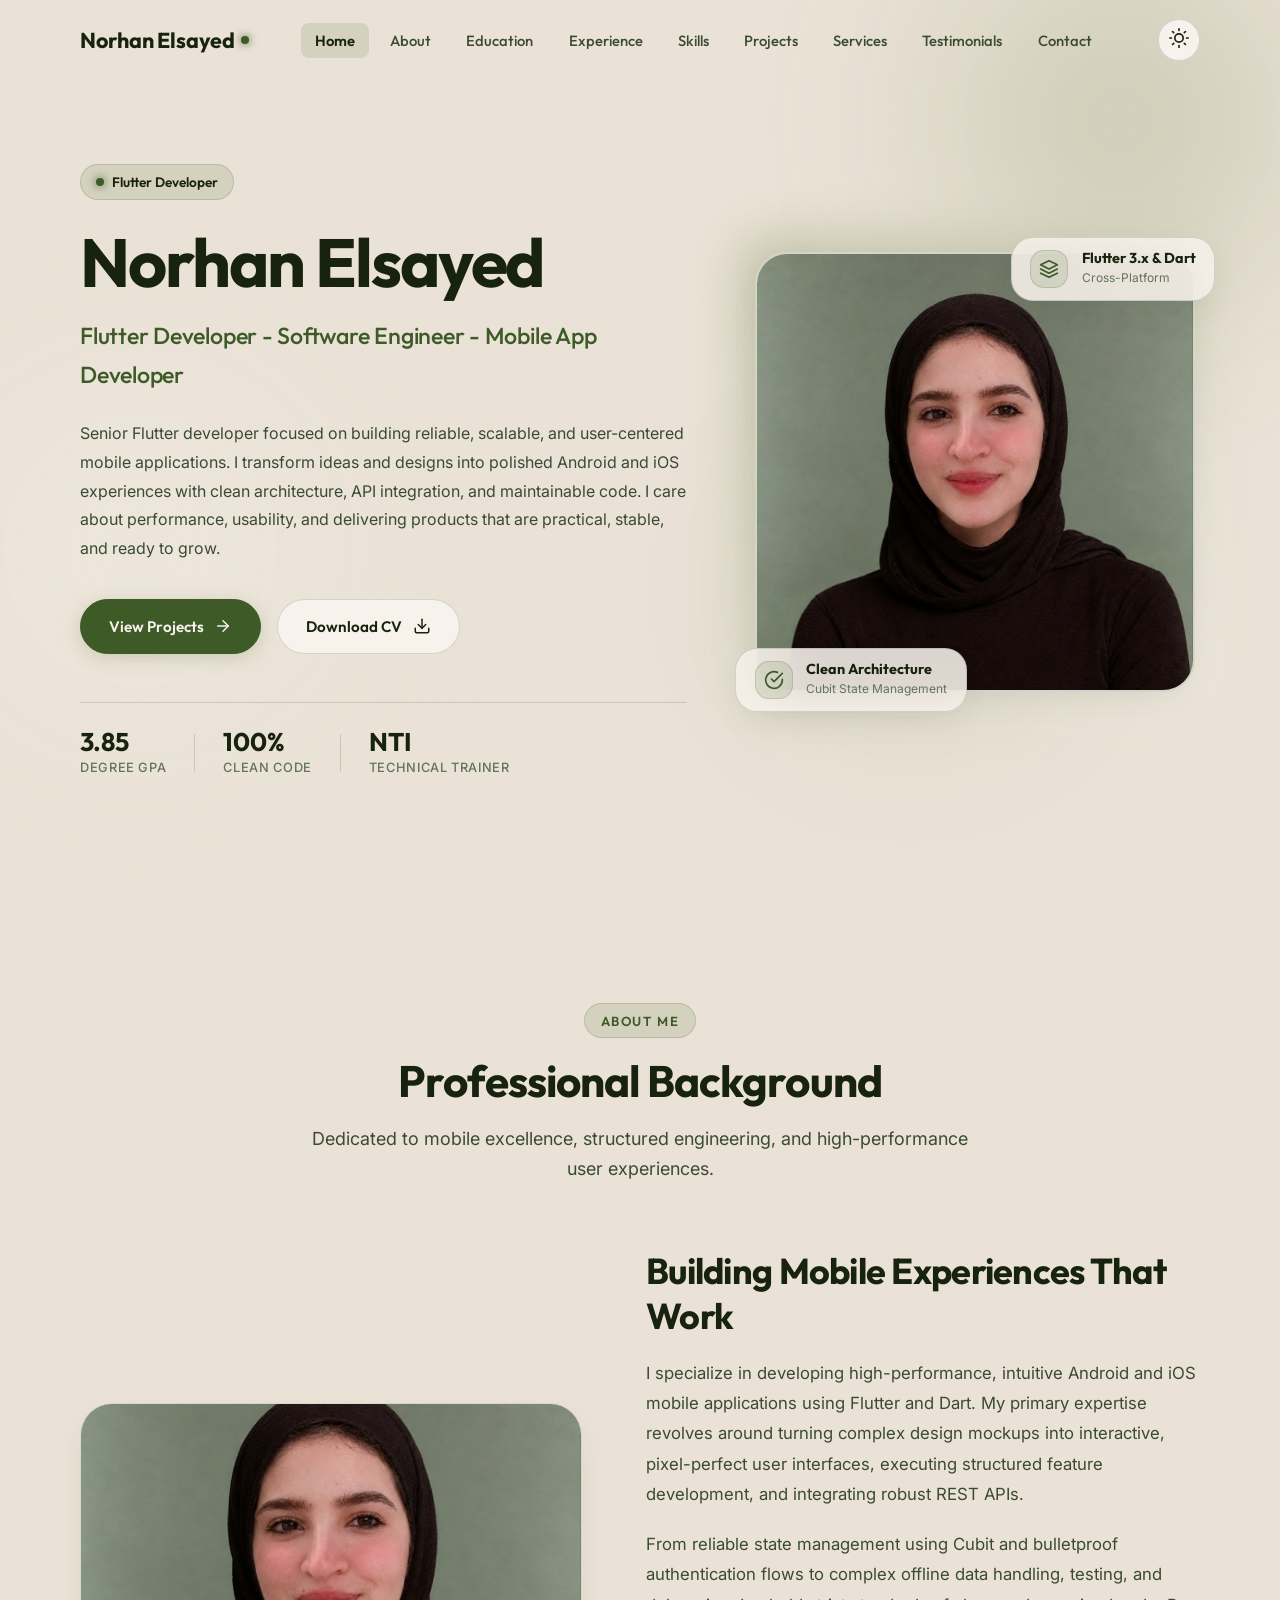
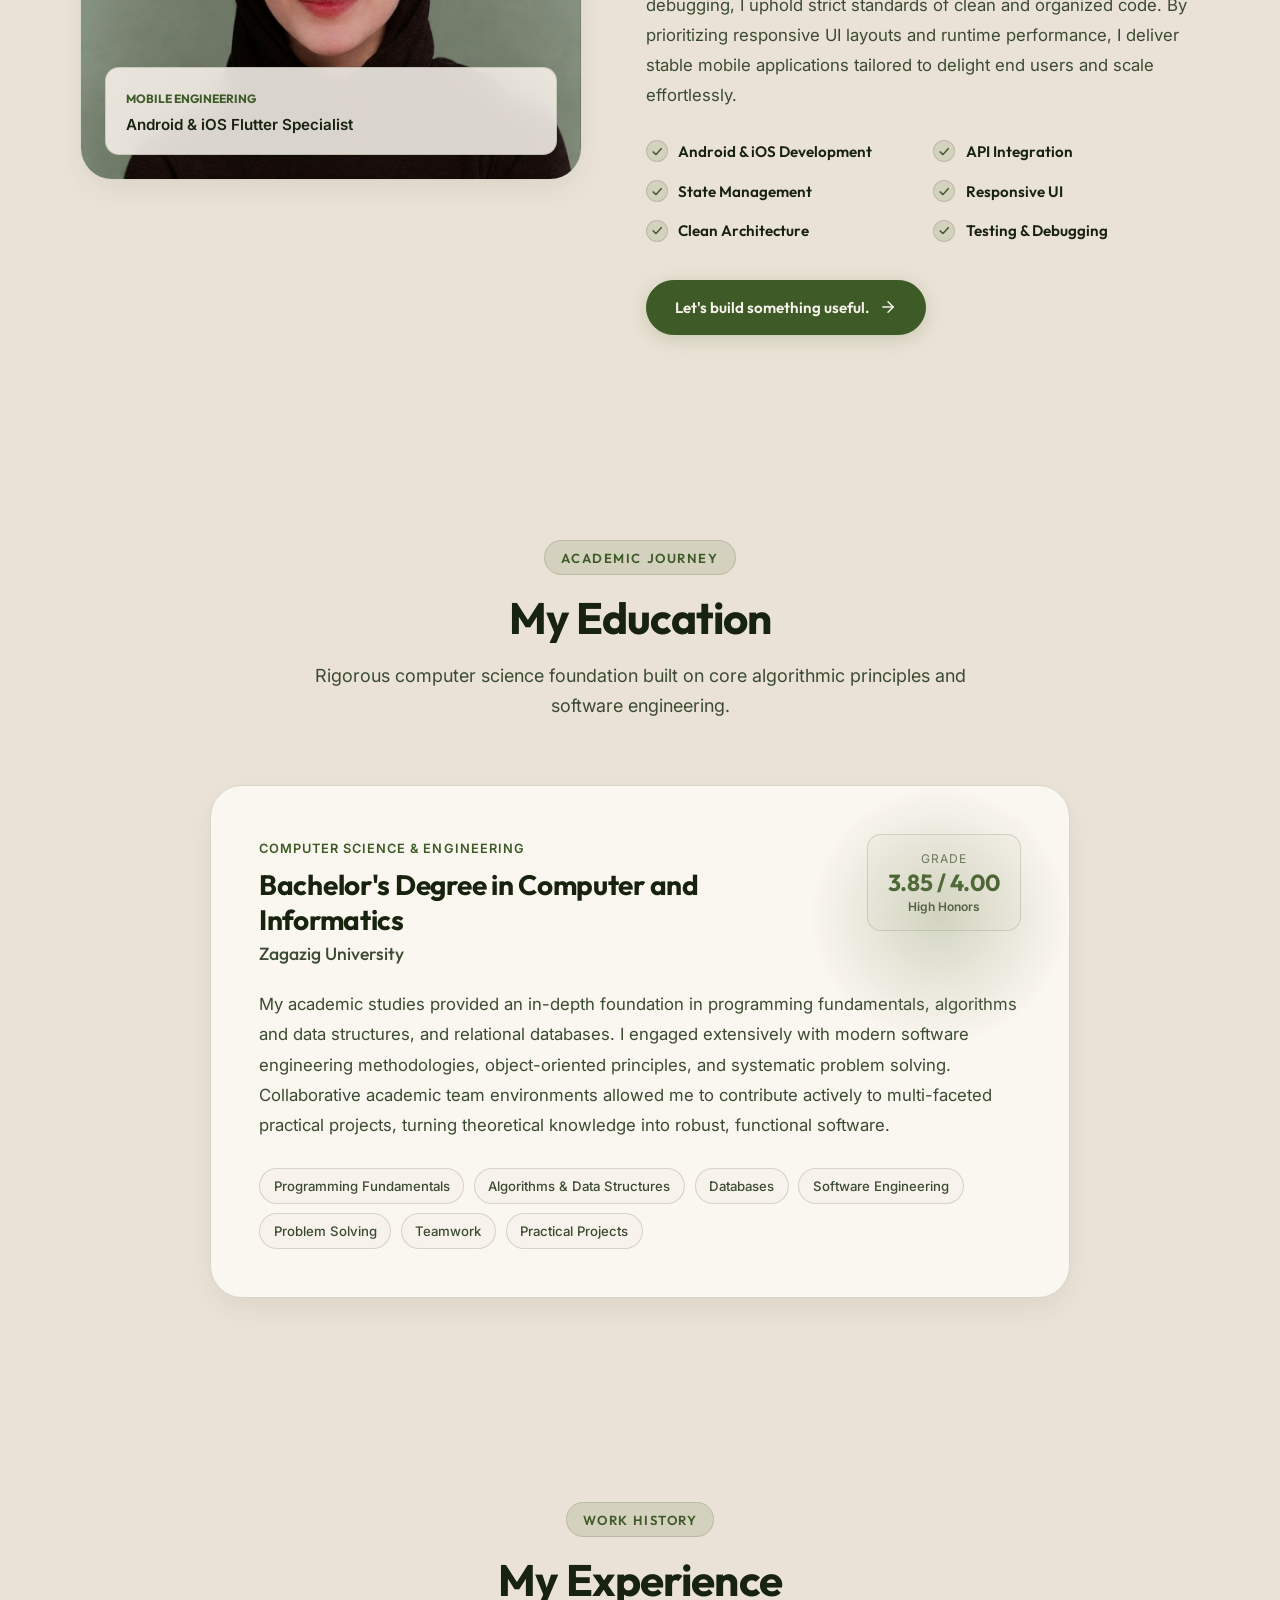
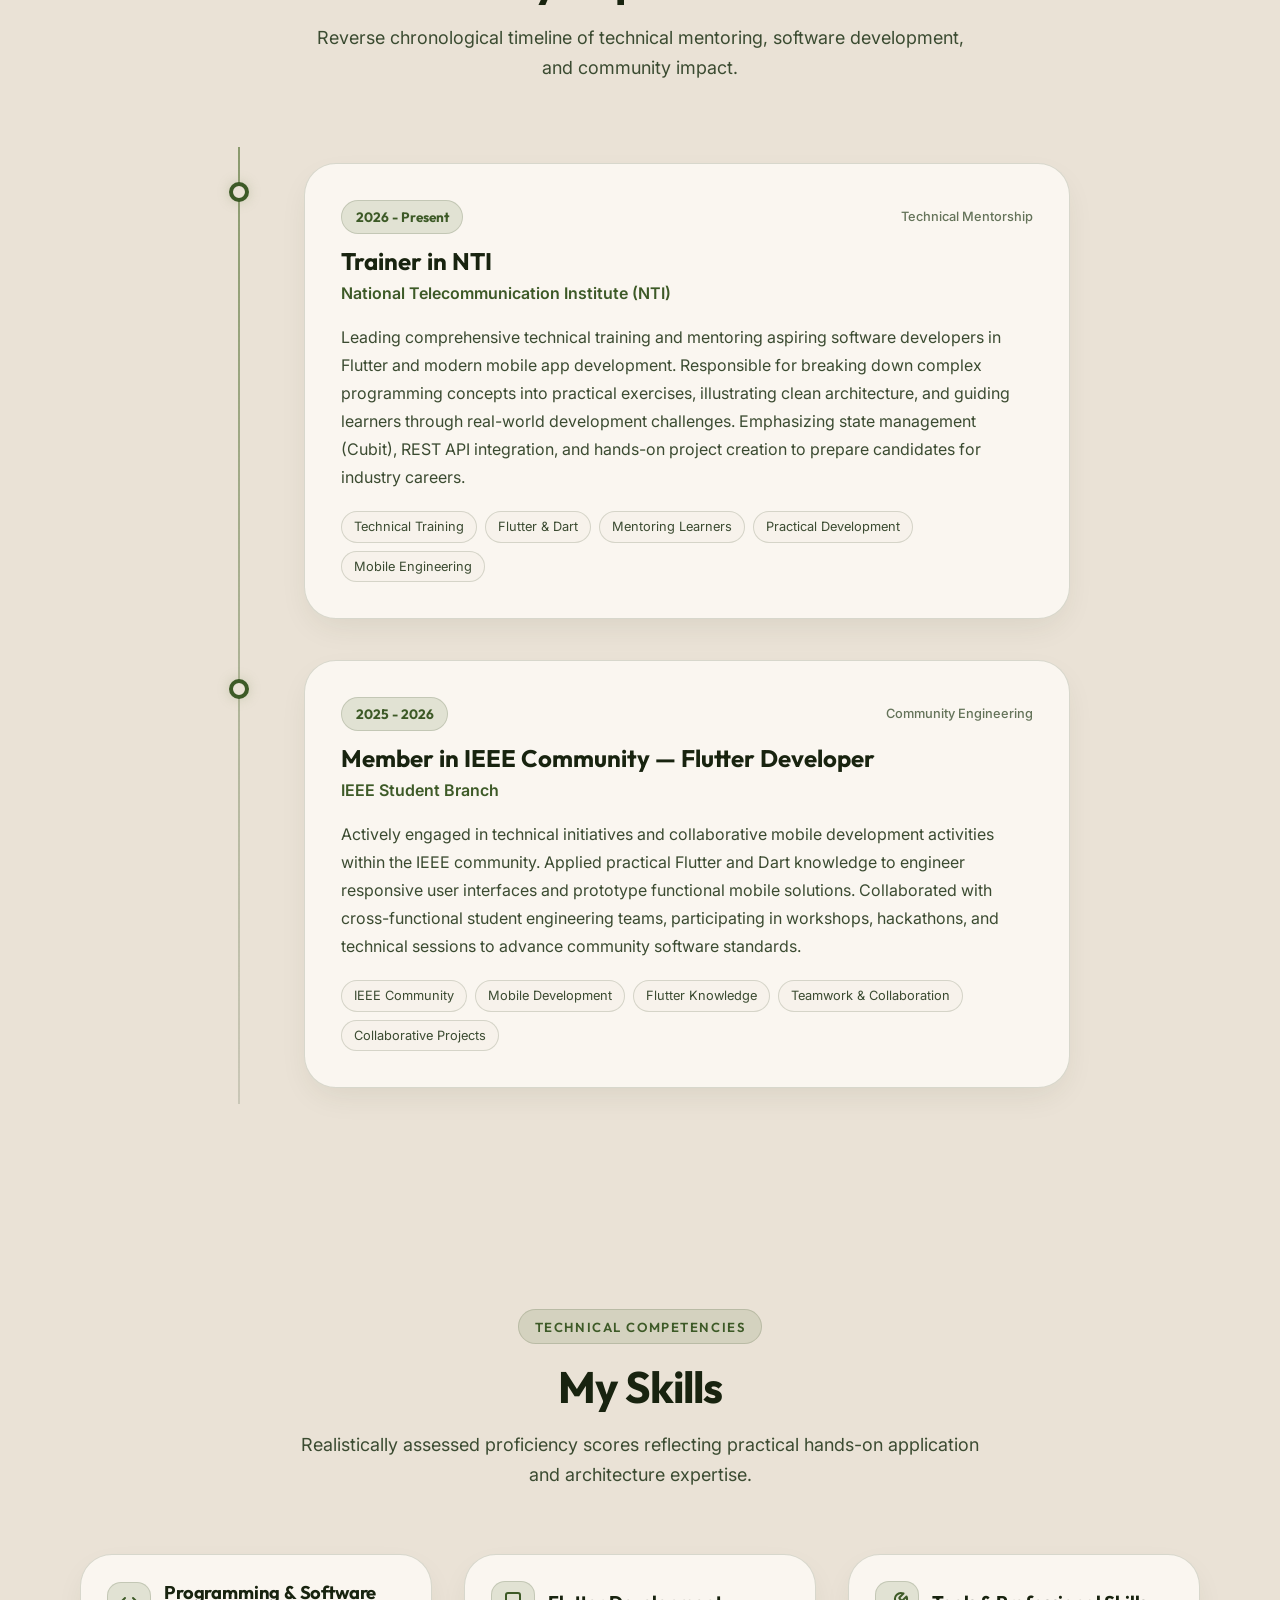
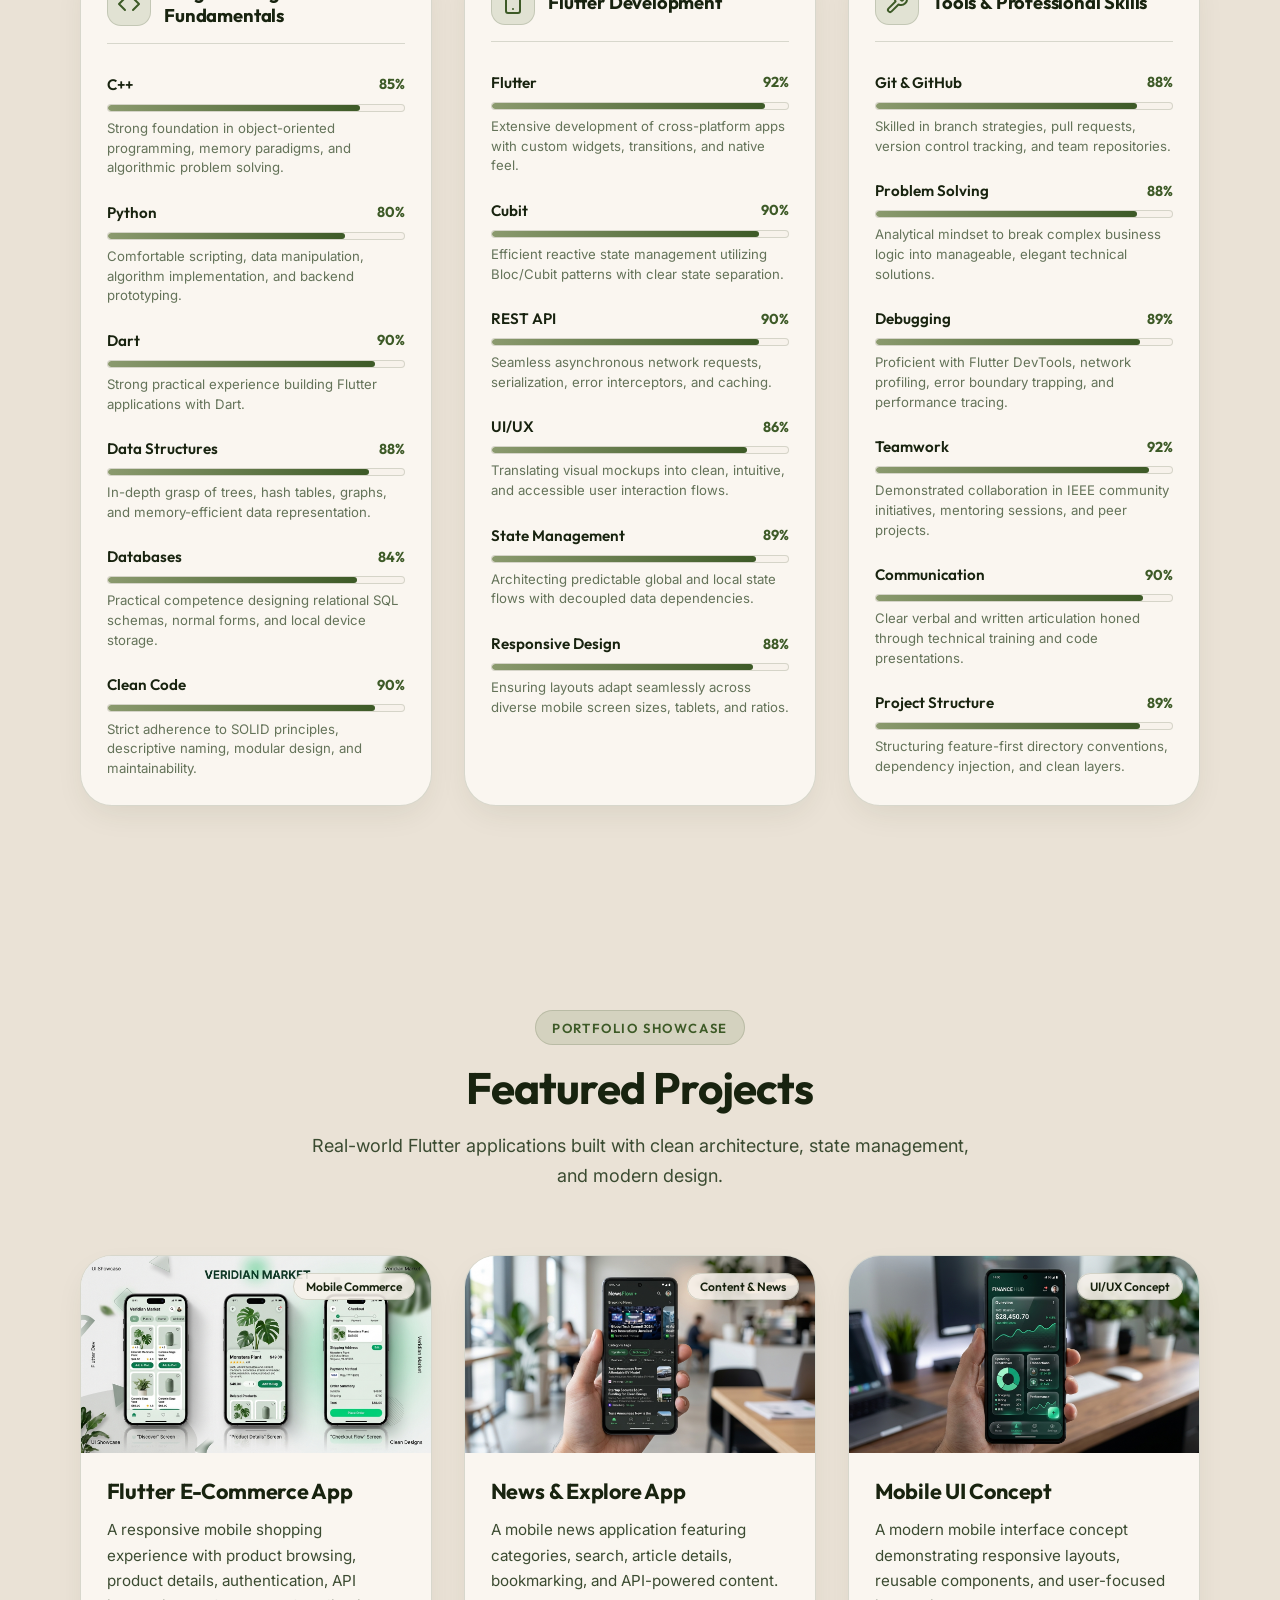
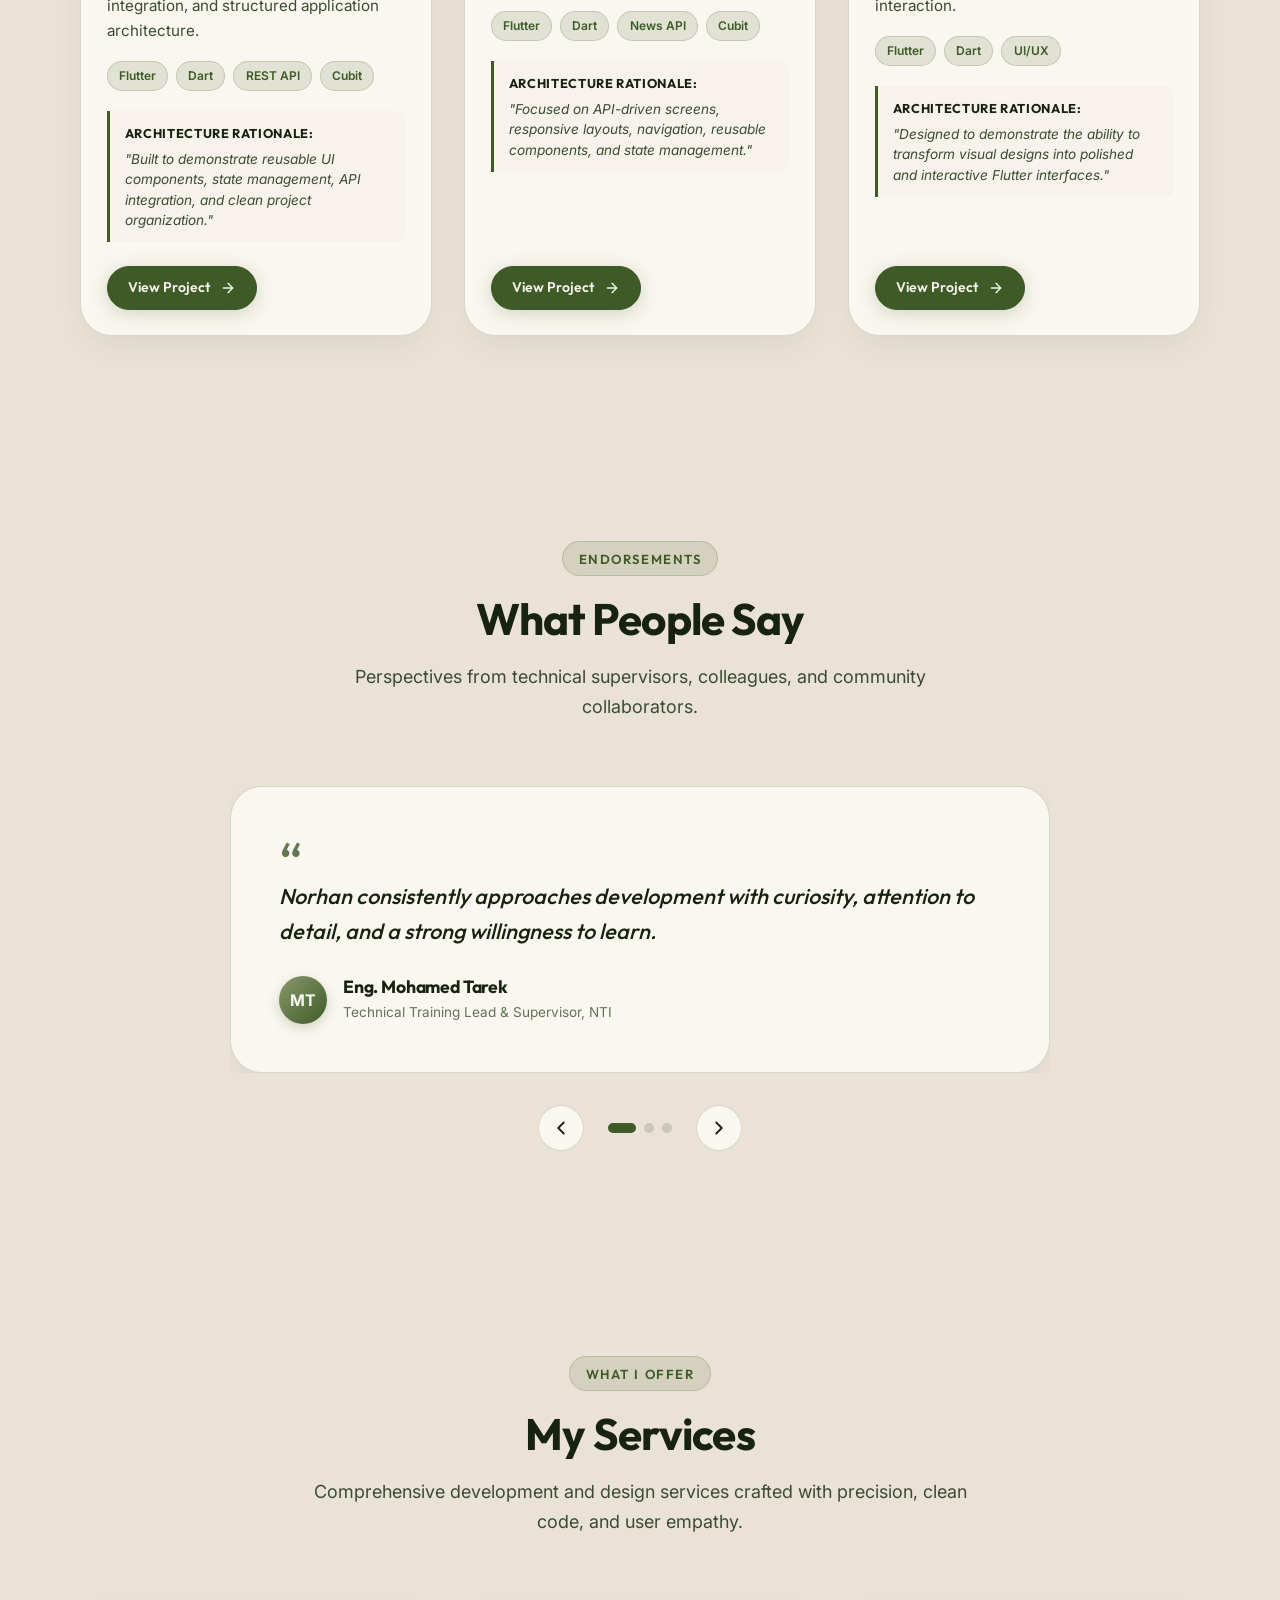
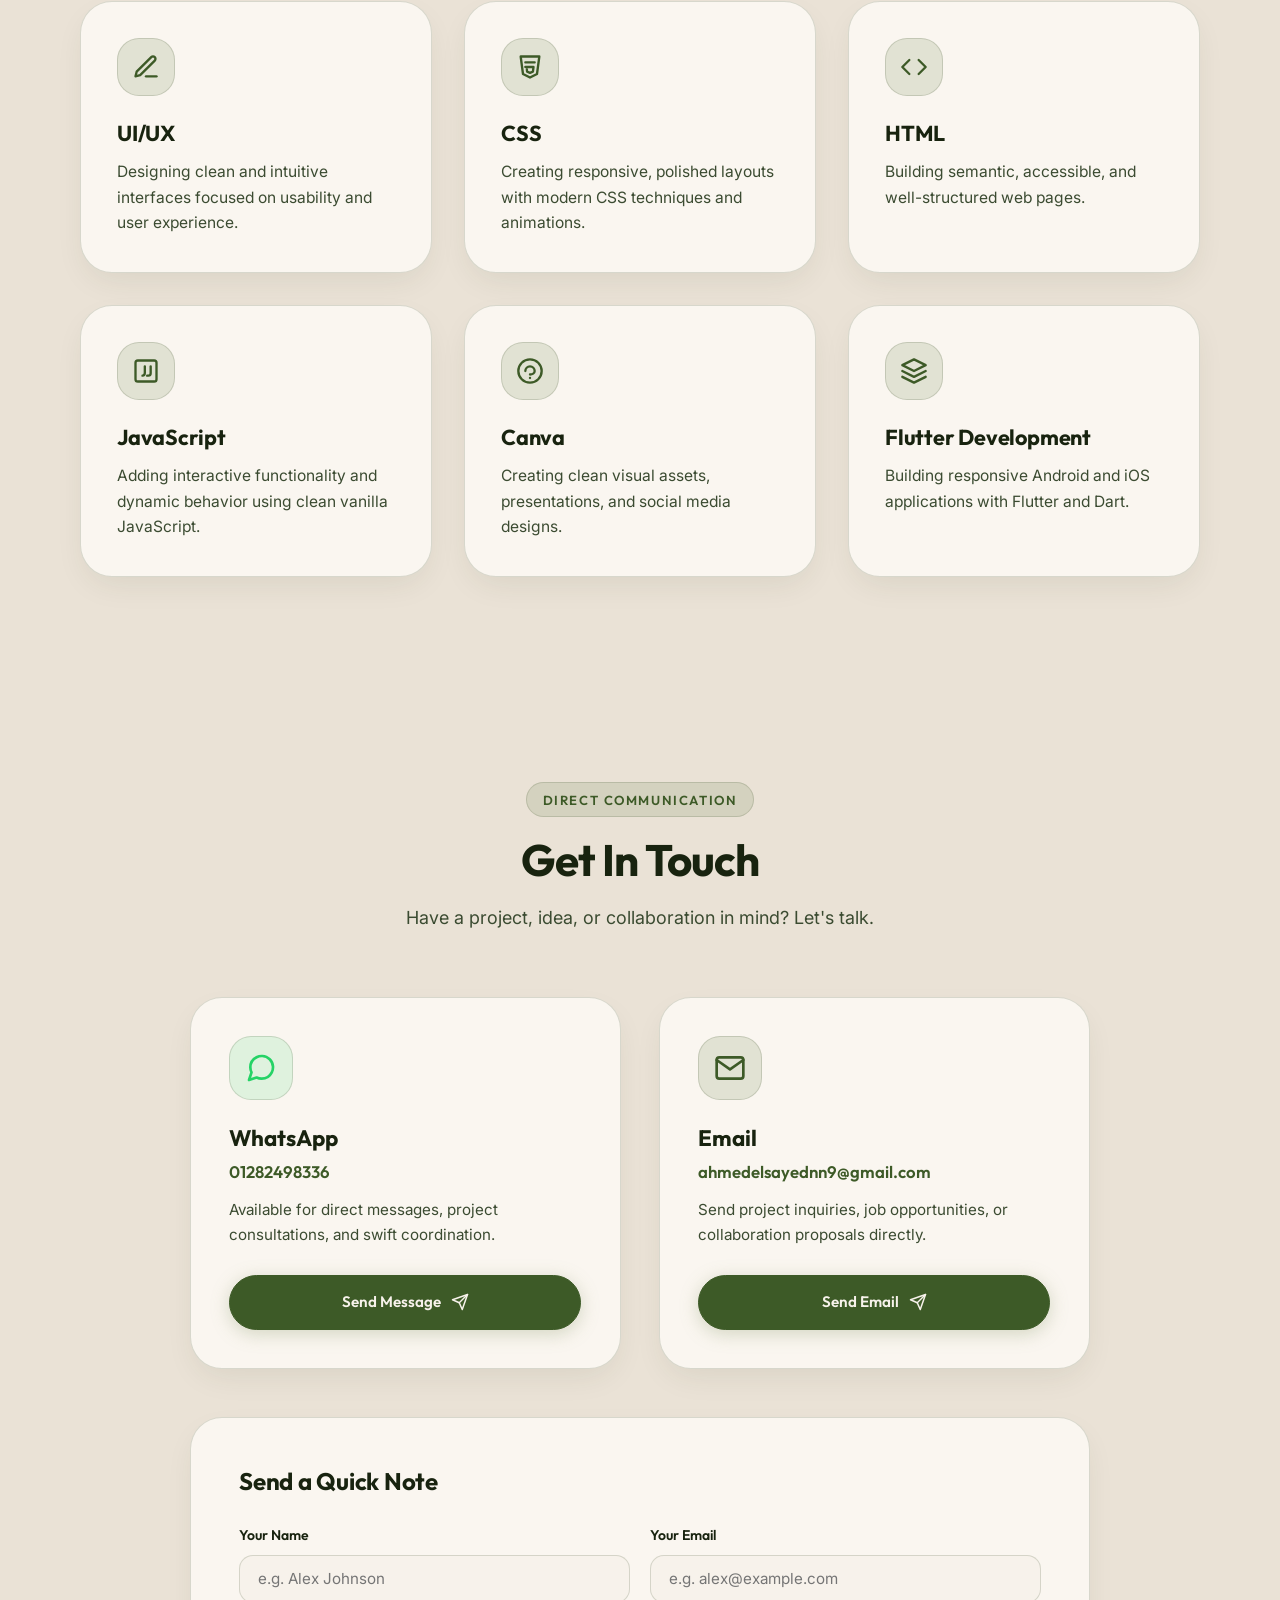
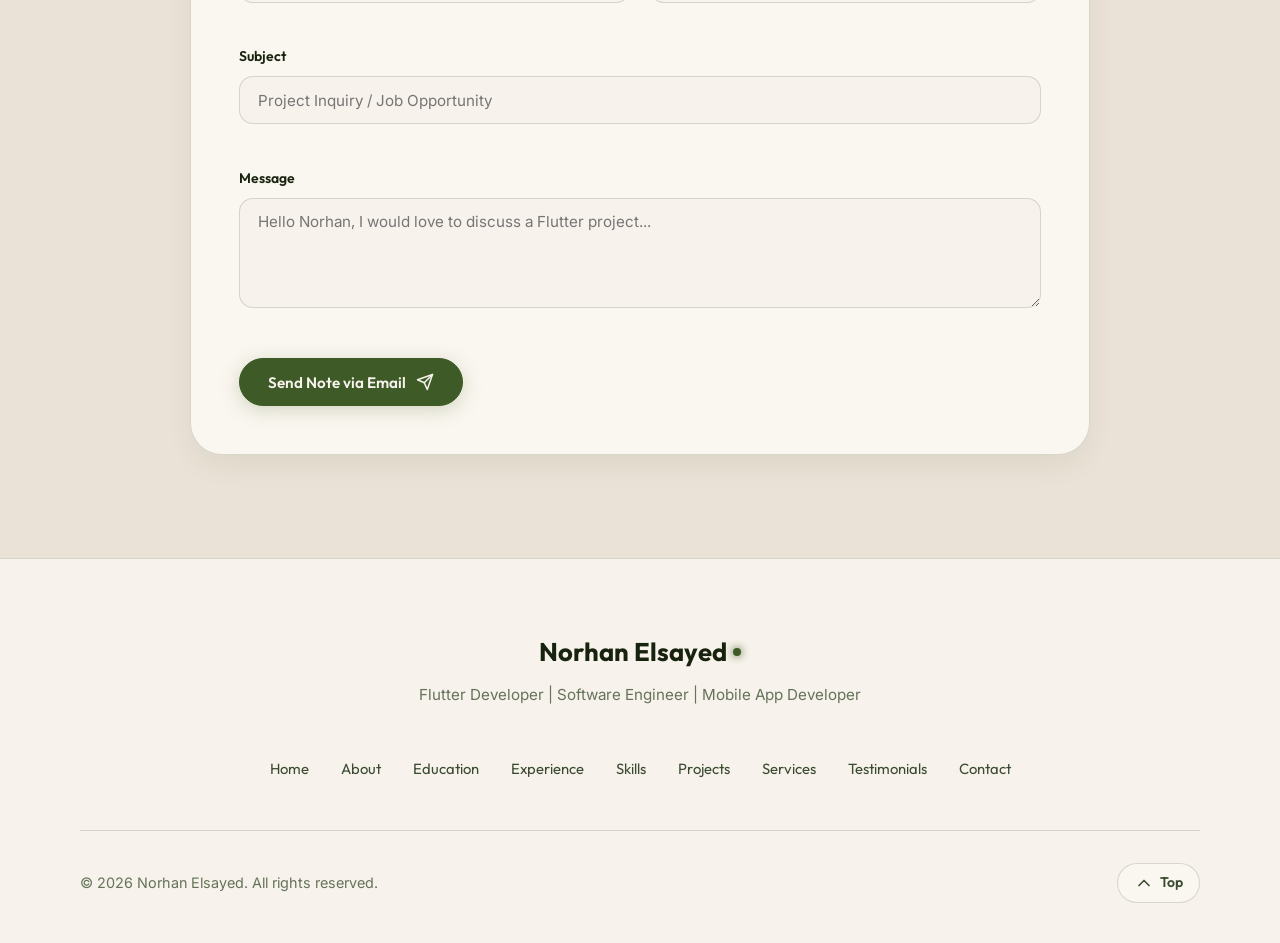
==== index.html @ 7953910b "Add files via upload" ====
<!DOCTYPE html>
<html lang="en" data-theme="dark">
<head>
  <meta charset="UTF-8">
  <meta name="viewport" content="width=device-width, initial-scale=1.0">
  <meta name="description" content="Norhan Elsayed - Senior Flutter Developer, Software Engineer, and Mobile App Developer portfolio. Building reliable, scalable, and user-centered Android and iOS applications.">
  <meta name="keywords" content="Norhan Elsayed, Flutter Developer, Mobile App Developer, Software Engineer, Dart, Cubit, Android, iOS, Clean Architecture">
  <meta name="author" content="Norhan Elsayed">
  
  <title>Norhan Elsayed | Flutter Developer & Software Engineer</title>

  <!-- Google Fonts Preconnect & Stylesheet -->
  <link rel="preconnect" href="https://fonts.googleapis.com">
  <link rel="preconnect" href="https://fonts.gstatic.com" crossorigin>
  <link href="https://fonts.googleapis.com/css2?family=Outfit:wght@300;400;500;600;700;800&family=Inter:wght@300;400;500;600;700&display=swap" rel="stylesheet">

  <!-- Core Stylesheet -->
  <link rel="stylesheet" href="styles.css">
</head>
<body>
  <!-- Background Animated Decorative Elements -->
  <div class="bg-shape shape-1" aria-hidden="true"></div>
  <div class="bg-shape shape-2" aria-hidden="true"></div>
  <div class="bg-shape shape-3" aria-hidden="true"></div>

  <!-- Header / Navigation -->
  <header class="site-header" id="site-header">
    <div class="container nav-container">
      <a href="#home" class="logo" aria-label="Norhan Elsayed Homepage">
        <span class="logo-text">Norhan Elsayed</span>
        <span class="logo-dot" aria-hidden="true"></span>
      </a>

      <!-- Desktop & Mobile Navigation Links -->
      <nav id="primary-navigation" class="nav-menu" aria-label="Primary Navigation">
        <ul class="nav-list">
          <li class="nav-item"><a href="#home" class="nav-link active">Home</a></li>
          <li class="nav-item"><a href="#about" class="nav-link">About</a></li>
          <li class="nav-item"><a href="#education" class="nav-link">Education</a></li>
          <li class="nav-item"><a href="#experience" class="nav-link">Experience</a></li>
          <li class="nav-item"><a href="#skills" class="nav-link">Skills</a></li>
          <li class="nav-item"><a href="#projects" class="nav-link">Projects</a></li>
          <li class="nav-item"><a href="#services" class="nav-link">Services</a></li>
          <li class="nav-item"><a href="#testimonials" class="nav-link">Testimonials</a></li>
          <li class="nav-item"><a href="#contact" class="nav-link">Contact</a></li>
        </ul>
      </nav>

      <!-- Nav Action Controls -->
      <div class="nav-actions">
        <!-- Theme Toggle Button -->
        <button id="theme-toggle" class="theme-toggle-btn" aria-label="Switch to light mode" type="button">
          <span class="theme-icon sun-icon" aria-hidden="true">
            <svg width="20" height="20" viewBox="0 0 24 24" fill="none" stroke="currentColor" stroke-width="2" stroke-linecap="round" stroke-linejoin="round">
              <circle cx="12" cy="12" r="5"></circle>
              <line x1="12" y1="1" x2="12" y2="3"></line>
              <line x1="12" y1="21" x2="12" y2="23"></line>
              <line x1="4.22" y1="4.22" x2="5.64" y2="5.64"></line>
              <line x1="18.36" y1="18.36" x2="19.78" y2="19.78"></line>
              <line x1="1" y1="12" x2="3" y2="12"></line>
              <line x1="21" y1="12" x2="23" y2="12"></line>
              <line x1="4.22" y1="19.78" x2="5.64" y2="18.36"></line>
              <line x1="18.36" y1="5.64" x2="19.78" y2="4.22"></line>
            </svg>
          </span>
          <span class="theme-icon moon-icon" aria-hidden="true">
            <svg width="20" height="20" viewBox="0 0 24 24" fill="none" stroke="currentColor" stroke-width="2" stroke-linecap="round" stroke-linejoin="round">
              <path d="M21 12.79A9 9 0 1 1 11.21 3 7 7 0 0 0 21 12.79z"></path>
            </svg>
          </span>
        </button>

        <!-- Mobile Hamburger Button -->
        <button id="menu-toggle" class="menu-toggle-btn" aria-label="Toggle navigation menu" aria-expanded="false" aria-controls="primary-navigation" type="button">
          <span class="hamburger-bar"></span>
          <span class="hamburger-bar"></span>
          <span class="hamburger-bar"></span>
        </button>
      </div>
    </div>
  </header>

  <main id="main-content">
    <!-- ========================================== -->
    <!-- 4. HOME / HERO SECTION                     -->
    <!-- ========================================== -->
    <section id="home" class="hero-section section-padding">
      <div class="container hero-container">
        <!-- Left Hero Content -->
        <div class="hero-content reveal">
          <div class="badge-pill">
            <span class="badge-dot" aria-hidden="true"></span>
            <span>Flutter Developer</span>
          </div>

          <h1 class="hero-title">Norhan Elsayed</h1>

          <p class="hero-role">Flutter developer - software engineer - mobile app developer</p>

          <p class="hero-bio">
            Senior Flutter developer focused on building reliable, scalable, and user-centered mobile applications. I transform ideas and designs into polished Android and iOS experiences with clean architecture, API integration, and maintainable code. I care about performance, usability, and delivering products that are practical, stable, and ready to grow.
          </p>

          <div class="hero-actions">
            <a href="#projects" class="btn btn-primary">
              <span>View Projects</span>
              <svg width="18" height="18" viewBox="0 0 24 24" fill="none" stroke="currentColor" stroke-width="2" stroke-linecap="round" stroke-linejoin="round" aria-hidden="true">
                <line x1="5" y1="12" x2="19" y2="12"></line>
                <polyline points="12 5 19 12 12 19"></polyline>
              </svg>
            </a>
            <a href="assets/cv/Norhan-Elsayed-CV.pdf" download="Norhan-Elsayed-CV.pdf" class="btn btn-secondary">
              <span>Download CV</span>
              <svg width="18" height="18" viewBox="0 0 24 24" fill="none" stroke="currentColor" stroke-width="2" stroke-linecap="round" stroke-linejoin="round" aria-hidden="true">
                <path d="M21 15v4a2 2 0 0 1-2 2H5a2 2 0 0 1-2-2v-4"></path>
                <polyline points="7 10 12 15 17 10"></polyline>
                <line x1="12" y1="15" x2="12" y2="3"></line>
              </svg>
            </a>
          </div>

          <div class="hero-highlights">
            <div class="highlight-item">
              <span class="highlight-number">3.85</span>
              <span class="highlight-label">Degree GPA</span>
            </div>
            <div class="highlight-divider" aria-hidden="true"></div>
            <div class="highlight-item">
              <span class="highlight-number">100%</span>
              <span class="highlight-label">Clean Code</span>
            </div>
            <div class="highlight-divider" aria-hidden="true"></div>
            <div class="highlight-item">
              <span class="highlight-number">NTI</span>
              <span class="highlight-label">Technical Trainer</span>
            </div>
          </div>
        </div>

        <!-- Right Hero Visual -->
        <div class="hero-visual reveal">
          <div class="hero-image-wrapper">
            <div class="image-backdrop" aria-hidden="true"></div>
            <div class="image-frame">
              <img src="assets/images/pro.jpg" alt="Portrait placeholder for Norhan Elsayed" class="hero-image" width="500" height="500" fetchpriority="high">
            </div>
            
            <!-- Floating Decorative Badges -->
            <div class="floating-badge badge-top-right">
              <div class="badge-icon-wrap" aria-hidden="true">
                <svg width="20" height="20" viewBox="0 0 24 24" fill="none" stroke="currentColor" stroke-width="2" stroke-linecap="round" stroke-linejoin="round">
                  <polygon points="12 2 2 7 12 12 22 7 12 2"></polygon>
                  <polyline points="2 17 12 22 22 17"></polyline>
                  <polyline points="2 12 12 17 22 12"></polyline>
                </svg>
              </div>
              <div>
                <strong>Flutter 3.x & Dart</strong>
                <span>Cross-Platform</span>
              </div>
            </div>

            <div class="floating-badge badge-bottom-left">
              <div class="badge-icon-wrap" aria-hidden="true">
                <svg width="20" height="20" viewBox="0 0 24 24" fill="none" stroke="currentColor" stroke-width="2" stroke-linecap="round" stroke-linejoin="round">
                  <path d="M22 11.08V12a10 10 0 1 1-5.93-9.14"></path>
                  <polyline points="22 4 12 14.01 9 11.01"></polyline>
                </svg>
              </div>
              <div>
                <strong>Clean Architecture</strong>
                <span>Cubit State Management</span>
              </div>
            </div>
          </div>
        </div>
      </div>
    </section>

    <!-- ========================================== -->
    <!-- 5. ABOUT SECTION                           -->
    <!-- ========================================== -->
    <section id="about" class="about-section section-padding">
      <div class="container">
        <div class="section-header reveal">
          <span class="section-tag">About Me</span>
          <h2 class="section-title">Professional Background</h2>
          <p class="section-subtitle">Dedicated to mobile excellence, structured engineering, and high-performance user experiences.</p>
        </div>

        <div class="about-grid">
          <!-- Left: About Image -->
          <div class="about-visual reveal">
            <div class="about-image-card">
              <img src="assets/images/pro.jpg" alt="Norhan Elsayed development environment and workspace setup" class="about-image" width="600" height="450" loading="lazy">
              <div class="about-overlay-stat">
                <span class="stat-badge">Mobile Engineering</span>
                <p>Android & iOS Flutter Specialist</p>
              </div>
            </div>
          </div>

          <!-- Right: About Details -->
          <div class="about-content reveal">
            <h3 class="about-heading">Building Mobile Experiences That Work</h3>
            
            <p class="about-text">
              I specialize in developing high-performance, intuitive Android and iOS mobile applications using Flutter and Dart. My primary expertise revolves around turning complex design mockups into interactive, pixel-perfect user interfaces, executing structured feature development, and integrating robust REST APIs.
            </p>
            <p class="about-text">
              From reliable state management using Cubit and bulletproof authentication flows to complex offline data handling, testing, and debugging, I uphold strict standards of clean and organized code. By prioritizing responsive UI layouts and runtime performance, I deliver stable mobile applications tailored to delight end users and scale effortlessly.
            </p>

            <!-- Highlights Checklist -->
            <ul class="highlight-checklist" aria-label="Core Engineering Competencies">
              <li class="checklist-item">
                <span class="check-icon" aria-hidden="true">&#10003;</span>
                <span>Android & iOS Development</span>
              </li>
              <li class="checklist-item">
                <span class="check-icon" aria-hidden="true">&#10003;</span>
                <span>API Integration</span>
              </li>
              <li class="checklist-item">
                <span class="check-icon" aria-hidden="true">&#10003;</span>
                <span>State Management</span>
              </li>
              <li class="checklist-item">
                <span class="check-icon" aria-hidden="true">&#10003;</span>
                <span>Responsive UI</span>
              </li>
              <li class="checklist-item">
                <span class="check-icon" aria-hidden="true">&#10003;</span>
                <span>Clean Architecture</span>
              </li>
              <li class="checklist-item">
                <span class="check-icon" aria-hidden="true">&#10003;</span>
                <span>Testing & Debugging</span>
              </li>
            </ul>

            <div class="about-cta-wrapper">
              <a href="#contact" class="btn btn-primary">
                <span>Let's build something useful.</span>
                <svg width="18" height="18" viewBox="0 0 24 24" fill="none" stroke="currentColor" stroke-width="2" stroke-linecap="round" stroke-linejoin="round" aria-hidden="true">
                  <line x1="5" y1="12" x2="19" y2="12"></line>
                  <polyline points="12 5 19 12 12 19"></polyline>
                </svg>
              </a>
            </div>
          </div>
        </div>
      </div>
    </section>

    <!-- ========================================== -->
    <!-- 6. EDUCATION SECTION                       -->
    <!-- ========================================== -->
    <section id="education" class="education-section section-padding">
      <div class="container">
        <div class="section-header reveal">
          <span class="section-tag">Academic Journey</span>
          <h2 class="section-title">My Education</h2>
          <p class="section-subtitle">Rigorous computer science foundation built on core algorithmic principles and software engineering.</p>
        </div>

        <div class="timeline-wrapper reveal">
          <div class="education-card">
            <div class="card-glow" aria-hidden="true"></div>
            
            <div class="education-top">
              <div class="education-meta">
                <span class="edu-badge">Computer Science & Engineering</span>
                <h3 class="edu-degree">Bachelor's Degree in Computer and Informatics</h3>
                <h4 class="edu-school">Zagazig University</h4>
              </div>
              <div class="edu-grade-box">
                <span class="grade-label">Grade</span>
                <span class="grade-val">3.85 / 4.00</span>
                <span class="grade-status">High Honors</span>
              </div>
            </div>

            <div class="edu-description">
              <p>
                My academic studies provided an in-depth foundation in programming fundamentals, algorithms and data structures, and relational databases. I engaged extensively with modern software engineering methodologies, object-oriented principles, and systematic problem solving. Collaborative academic team environments allowed me to contribute actively to multi-faceted practical projects, turning theoretical knowledge into robust, functional software.
              </p>
            </div>

            <div class="edu-tags">
              <span class="edu-tag">Programming Fundamentals</span>
              <span class="edu-tag">Algorithms & Data Structures</span>
              <span class="edu-tag">Databases</span>
              <span class="edu-tag">Software Engineering</span>
              <span class="edu-tag">Problem Solving</span>
              <span class="edu-tag">Teamwork</span>
              <span class="edu-tag">Practical Projects</span>
            </div>
          </div>
        </div>
      </div>
    </section>

    <!-- ========================================== -->
    <!-- 7. EXPERIENCE SECTION                      -->
    <!-- ========================================== -->
    <section id="experience" class="experience-section section-padding">
      <div class="container">
        <div class="section-header reveal">
          <span class="section-tag">Work History</span>
          <h2 class="section-title">My Experience</h2>
          <p class="section-subtitle">Reverse chronological timeline of technical mentoring, software development, and community impact.</p>
        </div>

        <!-- Vertical Timeline -->
        <div class="timeline-container">
          <div class="timeline-line" aria-hidden="true"></div>

          <!-- Experience 1 (2026 - Present) -->
          <article class="timeline-item reveal">
            <div class="timeline-marker" aria-hidden="true">
              <div class="marker-dot"></div>
            </div>
            <div class="timeline-content card">
              <div class="timeline-header">
                <div class="time-period">2026 - Present</div>
                <span class="role-badge">Technical Mentorship</span>
              </div>
              <h3 class="experience-title">Trainer in NTI</h3>
              <div class="experience-org">National Telecommunication Institute (NTI)</div>
              <p class="experience-description">
                Leading comprehensive technical training and mentoring aspiring software developers in Flutter and modern mobile app development. Responsible for breaking down complex programming concepts into practical exercises, illustrating clean architecture, and guiding learners through real-world development challenges. Emphasizing state management (Cubit), REST API integration, and hands-on project creation to prepare candidates for industry careers.
              </p>
              <div class="experience-tags">
                <span class="exp-tag">Technical Training</span>
                <span class="exp-tag">Flutter & Dart</span>
                <span class="exp-tag">Mentoring Learners</span>
                <span class="exp-tag">Practical Development</span>
                <span class="exp-tag">Mobile Engineering</span>
              </div>
            </div>
          </article>

          <!-- Experience 2 (2025 - 2026) -->
          <article class="timeline-item reveal">
            <div class="timeline-marker" aria-hidden="true">
              <div class="marker-dot"></div>
            </div>
            <div class="timeline-content card">
              <div class="timeline-header">
                <div class="time-period">2025 - 2026</div>
                <span class="role-badge">Community Engineering</span>
              </div>
              <h3 class="experience-title">Member in IEEE Community — Flutter Developer</h3>
              <div class="experience-org">IEEE Student Branch</div>
              <p class="experience-description">
                Actively engaged in technical initiatives and collaborative mobile development activities within the IEEE community. Applied practical Flutter and Dart knowledge to engineer responsive user interfaces and prototype functional mobile solutions. Collaborated with cross-functional student engineering teams, participating in workshops, hackathons, and technical sessions to advance community software standards.
              </p>
              <div class="experience-tags">
                <span class="exp-tag">IEEE Community</span>
                <span class="exp-tag">Mobile Development</span>
                <span class="exp-tag">Flutter Knowledge</span>
                <span class="exp-tag">Teamwork & Collaboration</span>
                <span class="exp-tag">Collaborative Projects</span>
              </div>
            </div>
          </article>
        </div>
      </div>
    </section>

    <!-- ========================================== -->
    <!-- 8. SKILLS SECTION                          -->
    <!-- ========================================== -->
    <section id="skills" class="skills-section section-padding">
      <div class="container">
        <div class="section-header reveal">
          <span class="section-tag">Technical Competencies</span>
          <h2 class="section-title">My Skills</h2>
          <p class="section-subtitle">Realistically assessed proficiency scores reflecting practical hands-on application and architecture expertise.</p>
        </div>

        <div class="skills-grid">
          <!-- CATEGORY 1: Programming & Software Fundamentals -->
          <div class="skills-category-card reveal">
            <div class="category-header">
              <div class="cat-icon" aria-hidden="true">
                <svg width="24" height="24" viewBox="0 0 24 24" fill="none" stroke="currentColor" stroke-width="2" stroke-linecap="round" stroke-linejoin="round">
                  <polyline points="16 18 22 12 16 6"></polyline>
                  <polyline points="8 6 2 12 8 18"></polyline>
                </svg>
              </div>
              <h3 class="category-title">Programming & Software Fundamentals</h3>
            </div>

            <div class="skills-list">
              <!-- C++ -->
              <div class="skill-item">
                <div class="skill-info">
                  <span class="skill-name">C++</span>
                  <span class="skill-percentage">85%</span>
                </div>
                <div class="progress-track" role="progressbar" aria-valuenow="85" aria-valuemin="0" aria-valuemax="100" aria-label="C++ proficiency">
                  <div class="progress-fill" data-progress="85%"></div>
                </div>
                <p class="skill-rationale">Strong foundation in object-oriented programming, memory paradigms, and algorithmic problem solving.</p>
              </div>

              <!-- Python -->
              <div class="skill-item">
                <div class="skill-info">
                  <span class="skill-name">Python</span>
                  <span class="skill-percentage">80%</span>
                </div>
                <div class="progress-track" role="progressbar" aria-valuenow="80" aria-valuemin="0" aria-valuemax="100" aria-label="Python proficiency">
                  <div class="progress-fill" data-progress="80%"></div>
                </div>
                <p class="skill-rationale">Comfortable scripting, data manipulation, algorithm implementation, and backend prototyping.</p>
              </div>

              <!-- Dart -->
              <div class="skill-item">
                <div class="skill-info">
                  <span class="skill-name">Dart</span>
                  <span class="skill-percentage">90%</span>
                </div>
                <div class="progress-track" role="progressbar" aria-valuenow="90" aria-valuemin="0" aria-valuemax="100" aria-label="Dart proficiency">
                  <div class="progress-fill" data-progress="90%"></div>
                </div>
                <p class="skill-rationale">Strong practical experience building Flutter applications with Dart.</p>
              </div>

              <!-- Data Structures -->
              <div class="skill-item">
                <div class="skill-info">
                  <span class="skill-name">Data Structures</span>
                  <span class="skill-percentage">88%</span>
                </div>
                <div class="progress-track" role="progressbar" aria-valuenow="88" aria-valuemin="0" aria-valuemax="100" aria-label="Data Structures proficiency">
                  <div class="progress-fill" data-progress="88%"></div>
                </div>
                <p class="skill-rationale">In-depth grasp of trees, hash tables, graphs, and memory-efficient data representation.</p>
              </div>

              <!-- Databases -->
              <div class="skill-item">
                <div class="skill-info">
                  <span class="skill-name">Databases</span>
                  <span class="skill-percentage">84%</span>
                </div>
                <div class="progress-track" role="progressbar" aria-valuenow="84" aria-valuemin="0" aria-valuemax="100" aria-label="Databases proficiency">
                  <div class="progress-fill" data-progress="84%"></div>
                </div>
                <p class="skill-rationale">Practical competence designing relational SQL schemas, normal forms, and local device storage.</p>
              </div>

              <!-- Clean Code -->
              <div class="skill-item">
                <div class="skill-info">
                  <span class="skill-name">Clean Code</span>
                  <span class="skill-percentage">90%</span>
                </div>
                <div class="progress-track" role="progressbar" aria-valuenow="90" aria-valuemin="0" aria-valuemax="100" aria-label="Clean Code proficiency">
                  <div class="progress-fill" data-progress="90%"></div>
                </div>
                <p class="skill-rationale">Strict adherence to SOLID principles, descriptive naming, modular design, and maintainability.</p>
              </div>
            </div>
          </div>

          <!-- CATEGORY 2: Flutter Development -->
          <div class="skills-category-card reveal">
            <div class="category-header">
              <div class="cat-icon" aria-hidden="true">
                <svg width="24" height="24" viewBox="0 0 24 24" fill="none" stroke="currentColor" stroke-width="2" stroke-linecap="round" stroke-linejoin="round">
                  <rect x="5" y="2" width="14" height="20" rx="2" ry="2"></rect>
                  <line x1="12" y1="18" x2="12.01" y2="18"></line>
                </svg>
              </div>
              <h3 class="category-title">Flutter Development</h3>
            </div>

            <div class="skills-list">
              <!-- Flutter -->
              <div class="skill-item">
                <div class="skill-info">
                  <span class="skill-name">Flutter</span>
                  <span class="skill-percentage">92%</span>
                </div>
                <div class="progress-track" role="progressbar" aria-valuenow="92" aria-valuemin="0" aria-valuemax="100" aria-label="Flutter proficiency">
                  <div class="progress-fill" data-progress="92%"></div>
                </div>
                <p class="skill-rationale">Extensive development of cross-platform apps with custom widgets, transitions, and native feel.</p>
              </div>

              <!-- Cubit -->
              <div class="skill-item">
                <div class="skill-info">
                  <span class="skill-name">Cubit</span>
                  <span class="skill-percentage">90%</span>
                </div>
                <div class="progress-track" role="progressbar" aria-valuenow="90" aria-valuemin="0" aria-valuemax="100" aria-label="Cubit proficiency">
                  <div class="progress-fill" data-progress="90%"></div>
                </div>
                <p class="skill-rationale">Efficient reactive state management utilizing Bloc/Cubit patterns with clear state separation.</p>
              </div>

              <!-- REST API -->
              <div class="skill-item">
                <div class="skill-info">
                  <span class="skill-name">REST API</span>
                  <span class="skill-percentage">90%</span>
                </div>
                <div class="progress-track" role="progressbar" aria-valuenow="90" aria-valuemin="0" aria-valuemax="100" aria-label="REST API proficiency">
                  <div class="progress-fill" data-progress="90%"></div>
                </div>
                <p class="skill-rationale">Seamless asynchronous network requests, serialization, error interceptors, and caching.</p>
              </div>

              <!-- UI/UX -->
              <div class="skill-item">
                <div class="skill-info">
                  <span class="skill-name">UI/UX</span>
                  <span class="skill-percentage">86%</span>
                </div>
                <div class="progress-track" role="progressbar" aria-valuenow="86" aria-valuemin="0" aria-valuemax="100" aria-label="UI/UX proficiency">
                  <div class="progress-fill" data-progress="86%"></div>
                </div>
                <p class="skill-rationale">Translating visual mockups into clean, intuitive, and accessible user interaction flows.</p>
              </div>

              <!-- State Management -->
              <div class="skill-item">
                <div class="skill-info">
                  <span class="skill-name">State Management</span>
                  <span class="skill-percentage">89%</span>
                </div>
                <div class="progress-track" role="progressbar" aria-valuenow="89" aria-valuemin="0" aria-valuemax="100" aria-label="State Management proficiency">
                  <div class="progress-fill" data-progress="89%"></div>
                </div>
                <p class="skill-rationale">Architecting predictable global and local state flows with decoupled data dependencies.</p>
              </div>

              <!-- Responsive Design -->
              <div class="skill-item">
                <div class="skill-info">
                  <span class="skill-name">Responsive Design</span>
                  <span class="skill-percentage">88%</span>
                </div>
                <div class="progress-track" role="progressbar" aria-valuenow="88" aria-valuemin="0" aria-valuemax="100" aria-label="Responsive Design proficiency">
                  <div class="progress-fill" data-progress="88%"></div>
                </div>
                <p class="skill-rationale">Ensuring layouts adapt seamlessly across diverse mobile screen sizes, tablets, and ratios.</p>
              </div>
            </div>
          </div>

          <!-- CATEGORY 3: Tools & Professional Skills -->
          <div class="skills-category-card reveal">
            <div class="category-header">
              <div class="cat-icon" aria-hidden="true">
                <svg width="24" height="24" viewBox="0 0 24 24" fill="none" stroke="currentColor" stroke-width="2" stroke-linecap="round" stroke-linejoin="round">
                  <path d="M14.7 6.3a1 1 0 0 0 0 1.4l1.6 1.6a1 1 0 0 0 1.4 0l3.77-3.77a6 6 0 0 1-7.94 7.94l-6.91 6.91a2.12 2.12 0 0 1-3-3l6.91-6.91a6 6 0 0 1 7.94-7.94l-3.76 3.76z"></path>
                </svg>
              </div>
              <h3 class="category-title">Tools & Professional Skills</h3>
            </div>

            <div class="skills-list">
              <!-- Git & GitHub -->
              <div class="skill-item">
                <div class="skill-info">
                  <span class="skill-name">Git & GitHub</span>
                  <span class="skill-percentage">88%</span>
                </div>
                <div class="progress-track" role="progressbar" aria-valuenow="88" aria-valuemin="0" aria-valuemax="100" aria-label="Git and GitHub proficiency">
                  <div class="progress-fill" data-progress="88%"></div>
                </div>
                <p class="skill-rationale">Skilled in branch strategies, pull requests, version control tracking, and team repositories.</p>
              </div>

              <!-- Problem Solving -->
              <div class="skill-item">
                <div class="skill-info">
                  <span class="skill-name">Problem Solving</span>
                  <span class="skill-percentage">88%</span>
                </div>
                <div class="progress-track" role="progressbar" aria-valuenow="88" aria-valuemin="0" aria-valuemax="100" aria-label="Problem Solving proficiency">
                  <div class="progress-fill" data-progress="88%"></div>
                </div>
                <p class="skill-rationale">Analytical mindset to break complex business logic into manageable, elegant technical solutions.</p>
              </div>

              <!-- Debugging -->
              <div class="skill-item">
                <div class="skill-info">
                  <span class="skill-name">Debugging</span>
                  <span class="skill-percentage">89%</span>
                </div>
                <div class="progress-track" role="progressbar" aria-valuenow="89" aria-valuemin="0" aria-valuemax="100" aria-label="Debugging proficiency">
                  <div class="progress-fill" data-progress="89%"></div>
                </div>
                <p class="skill-rationale">Proficient with Flutter DevTools, network profiling, error boundary trapping, and performance tracing.</p>
              </div>

              <!-- Teamwork -->
              <div class="skill-item">
                <div class="skill-info">
                  <span class="skill-name">Teamwork</span>
                  <span class="skill-percentage">92%</span>
                </div>
                <div class="progress-track" role="progressbar" aria-valuenow="92" aria-valuemin="0" aria-valuemax="100" aria-label="Teamwork proficiency">
                  <div class="progress-fill" data-progress="92%"></div>
                </div>
                <p class="skill-rationale">Demonstrated collaboration in IEEE community initiatives, mentoring sessions, and peer projects.</p>
              </div>

              <!-- Communication -->
              <div class="skill-item">
                <div class="skill-info">
                  <span class="skill-name">Communication</span>
                  <span class="skill-percentage">90%</span>
                </div>
                <div class="progress-track" role="progressbar" aria-valuenow="90" aria-valuemin="0" aria-valuemax="100" aria-label="Communication proficiency">
                  <div class="progress-fill" data-progress="90%"></div>
                </div>
                <p class="skill-rationale">Clear verbal and written articulation honed through technical training and code presentations.</p>
              </div>

              <!-- Project Structure -->
              <div class="skill-item">
                <div class="skill-info">
                  <span class="skill-name">Project Structure</span>
                  <span class="skill-percentage">89%</span>
                </div>
                <div class="progress-track" role="progressbar" aria-valuenow="89" aria-valuemin="0" aria-valuemax="100" aria-label="Project Structure proficiency">
                  <div class="progress-fill" data-progress="89%"></div>
                </div>
                <p class="skill-rationale">Structuring feature-first directory conventions, dependency injection, and clean layers.</p>
              </div>
            </div>
          </div>
        </div>
      </div>
    </section>

    <!-- ========================================== -->
    <!-- 9. FEATURED PROJECTS                       -->
    <!-- ========================================== -->
    <section id="projects" class="projects-section section-padding">
      <div class="container">
        <div class="section-header reveal">
          <span class="section-tag">Portfolio Showcase</span>
          <h2 class="section-title">Featured Projects</h2>
          <p class="section-subtitle">Real-world Flutter applications built with clean architecture, state management, and modern design.</p>
        </div>

        <div class="projects-grid">
          <!-- Project 1 -->
          <article class="project-card reveal">
            <div class="project-image-container">
              <img src="assets/images/project-1.jpg" alt="Preview screenshot of Flutter E-Commerce App" class="project-image" width="600" height="340" loading="lazy">
              <div class="project-overlay">
                <span class="overlay-badge">Mobile Commerce</span>
              </div>
            </div>

            <div class="project-body">
              <h3 class="project-title">Flutter E-Commerce App</h3>
              
              <p class="project-description">
                A responsive mobile shopping experience with product browsing, product details, authentication, API integration, and structured application architecture.
              </p>

              <div class="tech-stack-badges" aria-label="Technologies used">
                <span class="tech-badge">Flutter</span>
                <span class="tech-badge">Dart</span>
                <span class="tech-badge">REST API</span>
                <span class="tech-badge">Cubit</span>
              </div>

              <div class="project-justification">
                <strong>Architecture Rationale:</strong>
                <p>"Built to demonstrate reusable UI components, state management, API integration, and clean project organization."</p>
              </div>

              <div class="project-footer">
                <a href="#projects" class="btn btn-primary btn-sm" aria-label="View Flutter E-Commerce App details">
                  <span>View Project</span>
                  <svg width="16" height="16" viewBox="0 0 24 24" fill="none" stroke="currentColor" stroke-width="2" stroke-linecap="round" stroke-linejoin="round" aria-hidden="true">
                    <line x1="5" y1="12" x2="19" y2="12"></line>
                    <polyline points="12 5 19 12 12 19"></polyline>
                  </svg>
                </a>
              </div>
            </div>
          </article>

          <!-- Project 2 -->
          <article class="project-card reveal">
            <div class="project-image-container">
              <img src="assets/images/project-2.jpg" alt="Preview screenshot of News and Explore App" class="project-image" width="600" height="340" loading="lazy">
              <div class="project-overlay">
                <span class="overlay-badge">Content & News</span>
              </div>
            </div>

            <div class="project-body">
              <h3 class="project-title">News & Explore App</h3>
              
              <p class="project-description">
                A mobile news application featuring categories, search, article details, bookmarking, and API-powered content.
              </p>

              <div class="tech-stack-badges" aria-label="Technologies used">
                <span class="tech-badge">Flutter</span>
                <span class="tech-badge">Dart</span>
                <span class="tech-badge">News API</span>
                <span class="tech-badge">Cubit</span>
              </div>

              <div class="project-justification">
                <strong>Architecture Rationale:</strong>
                <p>"Focused on API-driven screens, responsive layouts, navigation, reusable components, and state management."</p>
              </div>

              <div class="project-footer">
                <a href="#projects" class="btn btn-primary btn-sm" aria-label="View News & Explore App details">
                  <span>View Project</span>
                  <svg width="16" height="16" viewBox="0 0 24 24" fill="none" stroke="currentColor" stroke-width="2" stroke-linecap="round" stroke-linejoin="round" aria-hidden="true">
                    <line x1="5" y1="12" x2="19" y2="12"></line>
                    <polyline points="12 5 19 12 12 19"></polyline>
                  </svg>
                </a>
              </div>
            </div>
          </article>

          <!-- Project 3 -->
          <article class="project-card reveal">
            <div class="project-image-container">
              <img src="assets/images/project-3.jpg" alt="Preview screenshot of Mobile UI Concept" class="project-image" width="600" height="340" loading="lazy">
              <div class="project-overlay">
                <span class="overlay-badge">UI/UX Concept</span>
              </div>
            </div>

            <div class="project-body">
              <h3 class="project-title">Mobile UI Concept</h3>
              
              <p class="project-description">
                A modern mobile interface concept demonstrating responsive layouts, reusable components, and user-focused interaction.
              </p>

              <div class="tech-stack-badges" aria-label="Technologies used">
                <span class="tech-badge">Flutter</span>
                <span class="tech-badge">Dart</span>
                <span class="tech-badge">UI/UX</span>
              </div>

              <div class="project-justification">
                <strong>Architecture Rationale:</strong>
                <p>"Designed to demonstrate the ability to transform visual designs into polished and interactive Flutter interfaces."</p>
              </div>

              <div class="project-footer">
                <a href="#projects" class="btn btn-primary btn-sm" aria-label="View Mobile UI Concept details">
                  <span>View Project</span>
                  <svg width="16" height="16" viewBox="0 0 24 24" fill="none" stroke="currentColor" stroke-width="2" stroke-linecap="round" stroke-linejoin="round" aria-hidden="true">
                    <line x1="5" y1="12" x2="19" y2="12"></line>
                    <polyline points="12 5 19 12 12 19"></polyline>
                  </svg>
                </a>
              </div>
            </div>
          </article>
        </div>
      </div>
    </section>

    <!-- ========================================== -->
    <!-- 10. TESTIMONIALS SECTION                   -->
    <!-- ========================================== -->
    <section id="testimonials" class="testimonials-section section-padding">
      <div class="container">
        <div class="section-header reveal">
          <span class="section-tag">Endorsements</span>
          <h2 class="section-title">What People Say</h2>
          <p class="section-subtitle">Perspectives from technical supervisors, colleagues, and community collaborators.</p>
        </div>

        <!-- Accessible Testimonial Slider Container -->
        <div class="testimonials-slider-wrapper reveal" role="region" aria-roledescription="carousel" aria-label="Testimonials Slider">
          <div class="testimonials-track" id="testimonials-track" aria-live="polite">
            <!-- Slide 1 -->
            <article class="testimonial-slide active" role="group" aria-roledescription="slide" aria-label="Testimonial 1 of 3">
              <div class="quote-mark" aria-hidden="true">&ldquo;</div>
              <blockquote class="testimonial-quote">
                Norhan consistently approaches development with curiosity, attention to detail, and a strong willingness to learn.
              </blockquote>
              <div class="testimonial-author">
                <div class="author-avatar" aria-hidden="true">MT</div>
                <div class="author-info">
                  <h3 class="author-name">Eng. Mohamed Tarek</h3>
                  <p class="author-role">Technical Training Lead & Supervisor, NTI</p>
                </div>
              </div>
            </article>

            <!-- Slide 2 -->
            <article class="testimonial-slide" role="group" aria-roledescription="slide" aria-label="Testimonial 2 of 3" aria-hidden="true">
              <div class="quote-mark" aria-hidden="true">&ldquo;</div>
              <blockquote class="testimonial-quote">
                Her ability to turn technical requirements into practical interfaces makes collaboration much easier.
              </blockquote>
              <div class="testimonial-author">
                <div class="author-avatar" aria-hidden="true">AH</div>
                <div class="author-info">
                  <h3 class="author-name">Ahmed Hassan</h3>
                  <p class="author-role">Senior Mobile Software Engineer & Project Peer</p>
                </div>
              </div>
            </article>

            <!-- Slide 3 -->
            <article class="testimonial-slide" role="group" aria-roledescription="slide" aria-label="Testimonial 3 of 3" aria-hidden="true">
              <div class="quote-mark" aria-hidden="true">&ldquo;</div>
              <blockquote class="testimonial-quote">
                She combines technical learning with a genuine focus on creating useful user experiences.
              </blockquote>
              <div class="testimonial-author">
                <div class="author-avatar" aria-hidden="true">SI</div>
                <div class="author-info">
                  <h3 class="author-name">Sara Ibrahim</h3>
                  <p class="author-role">IEEE Student Branch Activity Coordinator</p>
                </div>
              </div>
            </article>
          </div>

          <!-- Slider Navigation Controls -->
          <div class="slider-controls">
            <button class="slider-arrow prev-btn" id="slider-prev" aria-label="Previous testimonial" type="button">
              <svg width="22" height="22" viewBox="0 0 24 24" fill="none" stroke="currentColor" stroke-width="2" stroke-linecap="round" stroke-linejoin="round" aria-hidden="true">
                <polyline points="15 18 9 12 15 6"></polyline>
              </svg>
            </button>

            <!-- Dots Pagination -->
            <div class="slider-dots" id="slider-dots" role="tablist" aria-label="Select testimonial slide">
              <button class="dot active" role="tab" aria-selected="true" aria-label="Slide 1" data-index="0" type="button"></button>
              <button class="dot" role="tab" aria-selected="false" aria-label="Slide 2" data-index="1" type="button"></button>
              <button class="dot" role="tab" aria-selected="false" aria-label="Slide 3" data-index="2" type="button"></button>
            </div>

            <button class="slider-arrow next-btn" id="slider-next" aria-label="Next testimonial" type="button">
              <svg width="22" height="22" viewBox="0 0 24 24" fill="none" stroke="currentColor" stroke-width="2" stroke-linecap="round" stroke-linejoin="round" aria-hidden="true">
                <polyline points="9 18 15 12 9 6"></polyline>
              </svg>
            </button>
          </div>
        </div>
      </div>
    </section>

    <!-- ========================================== -->
    <!-- 11. SERVICES SECTION                       -->
    <!-- ========================================== -->
    <section id="services" class="services-section section-padding">
      <div class="container">
        <div class="section-header reveal">
          <span class="section-tag">What I Offer</span>
          <h2 class="section-title">My Services</h2>
          <p class="section-subtitle">Comprehensive development and design services crafted with precision, clean code, and user empathy.</p>
        </div>

        <div class="services-grid">
          <!-- 1. UI/UX -->
          <div class="service-card reveal">
            <div class="service-icon" aria-hidden="true">
              <svg width="28" height="28" viewBox="0 0 24 24" fill="none" stroke="currentColor" stroke-width="2" stroke-linecap="round" stroke-linejoin="round">
                <path d="M12 20h9"></path>
                <path d="M16.5 3.5a2.121 2.121 0 0 1 3 3L7 19l-4 1 1-4L16.5 3.5z"></path>
              </svg>
            </div>
            <h3 class="service-title">UI/UX</h3>
            <p class="service-description">Designing clean and intuitive interfaces focused on usability and user experience.</p>
          </div>

          <!-- 2. CSS -->
          <div class="service-card reveal">
            <div class="service-icon" aria-hidden="true">
              <svg width="28" height="28" viewBox="0 0 24 24" fill="none" stroke="currentColor" stroke-width="2" stroke-linecap="round" stroke-linejoin="round">
                <path d="M4 3h16l-2 15-6 3-6-3L4 3z"></path>
                <path d="M8 8h8M8 12h7l-.5 4-2.5 1-2.5-1-.2-2"></path>
              </svg>
            </div>
            <h3 class="service-title">CSS</h3>
            <p class="service-description">Creating responsive, polished layouts with modern CSS techniques and animations.</p>
          </div>

          <!-- 3. HTML -->
          <div class="service-card reveal">
            <div class="service-icon" aria-hidden="true">
              <svg width="28" height="28" viewBox="0 0 24 24" fill="none" stroke="currentColor" stroke-width="2" stroke-linecap="round" stroke-linejoin="round">
                <polyline points="16 18 22 12 16 6"></polyline>
                <polyline points="8 6 2 12 8 18"></polyline>
              </svg>
            </div>
            <h3 class="service-title">HTML</h3>
            <p class="service-description">Building semantic, accessible, and well-structured web pages.</p>
          </div>

          <!-- 4. JavaScript -->
          <div class="service-card reveal">
            <div class="service-icon" aria-hidden="true">
              <svg width="28" height="28" viewBox="0 0 24 24" fill="none" stroke="currentColor" stroke-width="2" stroke-linecap="round" stroke-linejoin="round">
                <rect x="3" y="3" width="18" height="18" rx="2" ry="2"></rect>
                <path d="M16 8v6a2 2 0 0 1-2 2h-1"></path>
                <path d="M9 16c1.5 0 2-1 2-2.5V8"></path>
              </svg>
            </div>
            <h3 class="service-title">JavaScript</h3>
            <p class="service-description">Adding interactive functionality and dynamic behavior using clean vanilla JavaScript.</p>
          </div>

          <!-- 5. Canva -->
          <div class="service-card reveal">
            <div class="service-icon" aria-hidden="true">
              <svg width="28" height="28" viewBox="0 0 24 24" fill="none" stroke="currentColor" stroke-width="2" stroke-linecap="round" stroke-linejoin="round">
                <circle cx="12" cy="12" r="10"></circle>
                <path d="M8 12a4 4 0 0 1 8 0c0 2-2 3-4 3"></path>
                <line x1="12" y1="18" x2="12.01" y2="18"></line>
              </svg>
            </div>
            <h3 class="service-title">Canva</h3>
            <p class="service-description">Creating clean visual assets, presentations, and social media designs.</p>
          </div>

          <!-- 6. Flutter Development -->
          <div class="service-card reveal">
            <div class="service-icon" aria-hidden="true">
              <svg width="28" height="28" viewBox="0 0 24 24" fill="none" stroke="currentColor" stroke-width="2" stroke-linecap="round" stroke-linejoin="round">
                <polygon points="12 2 2 7 12 12 22 7 12 2"></polygon>
                <polyline points="2 17 12 22 22 17"></polyline>
                <polyline points="2 12 12 17 22 12"></polyline>
              </svg>
            </div>
            <h3 class="service-title">Flutter Development</h3>
            <p class="service-description">Building responsive Android and iOS applications with Flutter and Dart.</p>
          </div>
        </div>
      </div>
    </section>

    <!-- ========================================== -->
    <!-- 12. CONTACT SECTION                        -->
    <!-- ========================================== -->
    <section id="contact" class="contact-section section-padding">
      <div class="container">
        <div class="section-header reveal">
          <span class="section-tag">Direct Communication</span>
          <h2 class="section-title">Get In Touch</h2>
          <p class="section-subtitle">Have a project, idea, or collaboration in mind? Let's talk.</p>
        </div>

        <div class="contact-grid">
          <!-- WhatsApp Card -->
          <div class="contact-card reveal">
            <div class="contact-card-icon whatsapp-accent" aria-hidden="true">
              <svg width="32" height="32" viewBox="0 0 24 24" fill="none" stroke="currentColor" stroke-width="2" stroke-linecap="round" stroke-linejoin="round">
                <path d="M21 11.5a8.38 8.38 0 0 1-.9 3.8 8.5 8.5 0 0 1-7.6 4.7 8.38 8.38 0 0 1-3.8-.9L3 21l1.9-5.7a8.38 8.38 0 0 1-.9-3.8 8.5 8.5 0 0 1 4.7-7.6 8.38 8.38 0 0 1 3.8-.9h.5a8.48 8.48 0 0 1 8 8v.5z"></path>
              </svg>
            </div>
            <h3 class="contact-method-title">WhatsApp</h3>
            <p class="contact-method-detail">01282498336</p>
            <p class="contact-method-desc">Available for direct messages, project consultations, and swift coordination.</p>
            <a href="https://wa.me/201282498336" target="_blank" rel="noopener noreferrer" class="btn btn-primary" aria-label="Send WhatsApp message to 01282498336">
              <span>Send Message</span>
              <svg width="18" height="18" viewBox="0 0 24 24" fill="none" stroke="currentColor" stroke-width="2" stroke-linecap="round" stroke-linejoin="round" aria-hidden="true">
                <line x1="22" y1="2" x2="11" y2="13"></line>
                <polygon points="22 2 15 22 11 13 2 9 22 2"></polygon>
              </svg>
            </a>
          </div>

          <!-- Email Card -->
          <div class="contact-card reveal">
            <div class="contact-card-icon email-accent" aria-hidden="true">
              <svg width="32" height="32" viewBox="0 0 24 24" fill="none" stroke="currentColor" stroke-width="2" stroke-linecap="round" stroke-linejoin="round">
                <path d="M4 4h16c1.1 0 2 .9 2 2v12c0 1.1-.9 2-2 2H4c-1.1 0-2-.9-2-2V6c0-1.1.9-2 2-2z"></path>
                <polyline points="22,6 12,13 2,6"></polyline>
              </svg>
            </div>
            <h3 class="contact-method-title">Email</h3>
            <p class="contact-method-detail">ahmedelsayednn9@gmail.com</p>
            <p class="contact-method-desc">Send project inquiries, job opportunities, or collaboration proposals directly.</p>
            <a href="mailto:ahmedelsayednn9@gmail.com" class="btn btn-primary" aria-label="Send email to ahmedelsayednn9@gmail.com">
              <span>Send Email</span>
              <svg width="18" height="18" viewBox="0 0 24 24" fill="none" stroke="currentColor" stroke-width="2" stroke-linecap="round" stroke-linejoin="round" aria-hidden="true">
                <line x1="22" y1="2" x2="11" y2="13"></line>
                <polygon points="22 2 15 22 11 13 2 9 22 2"></polygon>
              </svg>
            </a>
          </div>
        </div>

        <!-- Quick Interactive Message Composer Form -->
        <div class="quick-message-box reveal">
          <h3 class="quick-title">Send a Quick Note</h3>
          <form id="contact-form" class="contact-form" novalidate>
            <div class="form-row">
              <div class="form-group">
                <label for="form-name">Your Name</label>
                <input type="text" id="form-name" name="name" placeholder="e.g. Alex Johnson" required>
                <span class="field-error" id="name-error" aria-live="polite"></span>
              </div>
              <div class="form-group">
                <label for="form-email">Your Email</label>
                <input type="email" id="form-email" name="email" placeholder="e.g. alex@example.com" required>
                <span class="field-error" id="email-error" aria-live="polite"></span>
              </div>
            </div>
            <div class="form-group">
              <label for="form-subject">Subject</label>
              <input type="text" id="form-subject" name="subject" placeholder="Project Inquiry / Job Opportunity" required>
              <span class="field-error" id="subject-error" aria-live="polite"></span>
            </div>
            <div class="form-group">
              <label for="form-message">Message</label>
              <textarea id="form-message" name="message" rows="4" placeholder="Hello Norhan, I would love to discuss a Flutter project..." required></textarea>
              <span class="field-error" id="message-error" aria-live="polite"></span>
            </div>
            <div class="form-action">
              <button type="submit" class="btn btn-primary" id="form-submit-btn">
                <span>Send Note via Email</span>
                <svg width="18" height="18" viewBox="0 0 24 24" fill="none" stroke="currentColor" stroke-width="2" stroke-linecap="round" stroke-linejoin="round" aria-hidden="true">
                  <line x1="22" y1="2" x2="11" y2="13"></line>
                  <polygon points="22 2 15 22 11 13 2 9 22 2"></polygon>
                </svg>
              </button>
              <span id="form-status" class="form-status-msg" aria-live="polite"></span>
            </div>
          </form>
        </div>
      </div>
    </section>
  </main>

  <!-- ========================================== -->
  <!-- 13. FOOTER                                 -->
  <!-- ========================================== -->
  <footer class="site-footer">
    <div class="container footer-container">
      <div class="footer-brand">
        <a href="#home" class="footer-logo">
          <span>Norhan Elsayed</span>
          <span class="logo-dot" aria-hidden="true"></span>
        </a>
        <p class="footer-role">Flutter Developer | Software Engineer | Mobile App Developer</p>
      </div>

      <!-- Footer Navigation Links -->
      <nav class="footer-nav" aria-label="Footer Navigation">
        <ul class="footer-links">
          <li><a href="#home">Home</a></li>
          <li><a href="#about">About</a></li>
          <li><a href="#education">Education</a></li>
          <li><a href="#experience">Experience</a></li>
          <li><a href="#skills">Skills</a></li>
          <li><a href="#projects">Projects</a></li>
          <li><a href="#services">Services</a></li>
          <li><a href="#testimonials">Testimonials</a></li>
          <li><a href="#contact">Contact</a></li>
        </ul>
      </nav>

      <div class="footer-bottom">
        <p class="copyright">&copy; <span id="current-year">2026</span> Norhan Elsayed. All rights reserved.</p>
        <div class="footer-scroll-top">
          <a href="#home" class="back-to-top-btn" aria-label="Scroll back to top of page">
            <svg width="20" height="20" viewBox="0 0 24 24" fill="none" stroke="currentColor" stroke-width="2" stroke-linecap="round" stroke-linejoin="round" aria-hidden="true">
              <polyline points="18 15 12 9 6 15"></polyline>
            </svg>
            <span>Top</span>
          </a>
        </div>
      </div>
    </div>
  </footer>

  <!-- Core Vanilla JavaScript -->
  <script src="script.js"></script>
</body>
</html>
---- styles.css ----
/* ==========================================================================
   NORHAN ELSAYED - PORTFOLIO STYLESHEET
   Senior Flutter Developer | Software Engineer | Mobile App Developer
   Vanilla CSS with Theme Tokens, Modern Typography, Responsive Grid & Flexbox
   ========================================================================== */

/* --------------------------------------------------------------------------
   1. CSS VARIABLES & THEMES
   -------------------------------------------------------------------------- */
:root {
  /* Dark Mode Default Theme (User Requested Colors) */
  --dark-bg: #18230F;
  --dark-surface: #27391C;
  --dark-accent: #255F38;

  /* Light Mode Palette (User Requested Colors) */
  --light-bg: #EAE2D6;
  --light-surface: #F7F2EB;
  --light-accent: #8B9A6E;

  /* Active Theme Semantic Tokens (Defaults to Dark) */
  --bg-primary: #18230F;
  --bg-secondary: #141D0C;
  --surface-primary: #27391C;
  --surface-card: #202F17;
  --surface-hover: #2E4321;
  --surface-glass: rgba(39, 57, 28, 0.75);

  --accent-primary: #255F38;
  --accent-light: #52B788;
  --accent-glow: rgba(82, 183, 136, 0.25);
  --accent-tag-bg: rgba(37, 95, 56, 0.35);

  --text-primary: #F4F8F0;
  --text-secondary: #C3D3B9;
  --text-muted: #8E9F85;
  --border-color: rgba(139, 154, 110, 0.22);
  --border-focus: #52B788;

  --card-shadow: 0 16px 36px -8px rgba(0, 0, 0, 0.45);
  --card-shadow-hover: 0 22px 48px -10px rgba(0, 0, 0, 0.6);
  --header-bg: rgba(24, 35, 15, 0.88);
  --header-border: rgba(139, 154, 110, 0.18);

  /* Typography */
  --font-heading: 'Outfit', -apple-system, BlinkMacSystemFont, 'Segoe UI', Roboto, sans-serif;
  --font-body: 'Inter', -apple-system, BlinkMacSystemFont, 'Segoe UI', Roboto, sans-serif;

  /* Layout & Spacing */
  --container-max: 1200px;
  --radius-sm: 8px;
  --radius-md: 14px;
  --radius-lg: 22px;
  --radius-xl: 32px;
  --radius-full: 9999px;

  /* Transitions */
  --transition-fast: 0.2s cubic-bezier(0.2, 0.8, 0.2, 1);
  --transition-normal: 0.35s cubic-bezier(0.2, 0.8, 0.2, 1);
  --transition-slow: 0.6s cubic-bezier(0.2, 0.8, 0.2, 1);
}

/* Light Theme Overrides */
[data-theme="light"] {
  --bg-primary: #EAE2D6;
  --bg-secondary: #DFD5C6;
  --surface-primary: #F7F2EB;
  --surface-card: #FAF6F0;
  --surface-hover: #F0E8DC;
  --surface-glass: rgba(247, 242, 235, 0.88);

  --accent-primary: #8B9A6E;
  --accent-light: #3D5A27;
  --accent-glow: rgba(139, 154, 110, 0.35);
  --accent-tag-bg: rgba(139, 154, 110, 0.22);

  --text-primary: #18230F;
  --text-secondary: #3B4B31;
  --text-muted: #647359;
  --border-color: rgba(90, 105, 75, 0.22);
  --border-focus: #3D5A27;

  --card-shadow: 0 12px 32px -8px rgba(45, 56, 32, 0.1);
  --card-shadow-hover: 0 20px 42px -10px rgba(45, 56, 32, 0.18);
  --header-bg: rgba(234, 226, 214, 0.92);
  --header-border: rgba(90, 105, 75, 0.16);
}

/* --------------------------------------------------------------------------
   2. GLOBAL RESET & BASE STYLES
   -------------------------------------------------------------------------- */
*, *::before, *::after {
  box-sizing: border-box;
  margin: 0;
  padding: 0;
}

html {
  scroll-behavior: smooth;
  font-size: 16px;
  -webkit-text-size-adjust: 100%;
}

body {
  font-family: var(--font-body);
  background-color: var(--bg-primary);
  color: var(--text-primary);
  line-height: 1.68;
  overflow-x: hidden;
  transition: background-color var(--transition-normal), color var(--transition-normal);
  position: relative;
  min-height: 100vh;
}

/* Accessible Focus States */
:focus-visible {
  outline: 3px solid var(--border-focus);
  outline-offset: 3px;
  border-radius: var(--radius-sm);
}

/* Selection Highlight */
::selection {
  background-color: var(--accent-light);
  color: #18230F;
}

/* Typography Hierarchy */
h1, h2, h3, h4, h5, h6 {
  font-family: var(--font-heading);
  color: var(--text-primary);
  line-height: 1.25;
  font-weight: 700;
}

p {
  color: var(--text-secondary);
}

a {
  color: inherit;
  text-decoration: none;
  transition: color var(--transition-fast);
}

ul {
  list-style: none;
}

img {
  max-width: 100%;
  height: auto;
  display: block;
}

button, input, textarea {
  font-family: inherit;
  font-size: inherit;
  color: inherit;
}

/* Layout Container */
.container {
  width: 100%;
  max-width: var(--container-max);
  margin-left: auto;
  margin-right: auto;
  padding-left: clamp(1.25rem, 4vw, 2.5rem);
  padding-right: clamp(1.25rem, 4vw, 2.5rem);
}

.section-padding {
  padding-top: clamp(4.5rem, 8vw, 7.5rem);
  padding-bottom: clamp(4.5rem, 8vw, 7.5rem);
}

/* --------------------------------------------------------------------------
   3. BACKGROUND ANIMATED ELEMENTS
   -------------------------------------------------------------------------- */
.bg-shape {
  position: fixed;
  border-radius: 50%;
  filter: blur(90px);
  z-index: -1;
  pointer-events: none;
  opacity: 0.45;
  transition: opacity var(--transition-normal);
}

.shape-1 {
  width: 480px;
  height: 480px;
  background: radial-gradient(circle, var(--accent-primary) 0%, transparent 70%);
  top: -120px;
  right: -80px;
  animation: floatOrb 18s ease-in-out infinite alternate;
}

.shape-2 {
  width: 520px;
  height: 520px;
  background: radial-gradient(circle, var(--surface-primary) 0%, transparent 70%);
  bottom: 10%;
  left: -120px;
  animation: floatOrb 22s ease-in-out infinite alternate-reverse;
}

.shape-3 {
  width: 360px;
  height: 360px;
  background: radial-gradient(circle, var(--accent-light) 0%, transparent 70%);
  top: 45%;
  right: 15%;
  opacity: 0.15;
  animation: floatOrb 25s ease-in-out infinite alternate;
}

@keyframes floatOrb {
  0% { transform: translate(0, 0) scale(1); }
  50% { transform: translate(40px, 30px) scale(1.08); }
  100% { transform: translate(-30px, 50px) scale(0.95); }
}

/* --------------------------------------------------------------------------
   4. SECTION HEADERS & BADGES
   -------------------------------------------------------------------------- */
.section-header {
  text-align: center;
  max-width: 680px;
  margin: 0 auto clamp(2.8rem, 5vw, 4.5rem);
}

.section-tag {
  display: inline-block;
  font-family: var(--font-heading);
  font-size: 0.82rem;
  font-weight: 600;
  letter-spacing: 0.12em;
  text-transform: uppercase;
  color: var(--accent-light);
  background-color: var(--accent-tag-bg);
  padding: 0.35rem 1rem;
  border-radius: var(--radius-full);
  margin-bottom: 0.9rem;
  border: 1px solid var(--border-color);
}

.section-title {
  font-size: clamp(2rem, 4vw, 2.75rem);
  letter-spacing: -0.02em;
  margin-bottom: 1rem;
}

.section-subtitle {
  font-size: clamp(1rem, 1.5vw, 1.125rem);
  color: var(--text-secondary);
}

/* --------------------------------------------------------------------------
   5. BUTTONS & INTERACTIVE ELEMENTS
   -------------------------------------------------------------------------- */
.btn {
  display: inline-flex;
  align-items: center;
  justify-content: center;
  gap: 0.65rem;
  padding: 0.85rem 1.75rem;
  border-radius: var(--radius-full);
  font-family: var(--font-heading);
  font-size: 0.95rem;
  font-weight: 600;
  cursor: pointer;
  border: 1px solid transparent;
  transition: all var(--transition-fast);
  white-space: nowrap;
}

.btn-primary {
  background-color: var(--accent-primary);
  color: #F4F8F0;
  border-color: var(--accent-primary);
  box-shadow: 0 4px 18px var(--accent-glow);
}

[data-theme="light"] .btn-primary {
  background-color: var(--accent-light);
  border-color: var(--accent-light);
  color: #F7F2EB;
}

.btn-primary:hover {
  background-color: var(--accent-light);
  border-color: var(--accent-light);
  color: #18230F;
  transform: translateY(-2px);
  box-shadow: 0 8px 24px var(--accent-glow);
}

[data-theme="light"] .btn-primary:hover {
  background-color: var(--accent-primary);
  color: #18230F;
}

.btn-secondary {
  background-color: var(--surface-primary);
  color: var(--text-primary);
  border-color: var(--border-color);
  backdrop-filter: blur(8px);
}

.btn-secondary:hover {
  background-color: var(--surface-hover);
  border-color: var(--border-focus);
  transform: translateY(-2px);
  box-shadow: var(--card-shadow);
}

.btn-sm {
  padding: 0.55rem 1.25rem;
  font-size: 0.875rem;
}

/* --------------------------------------------------------------------------
   6. HEADER & STICKY NAVBAR
   -------------------------------------------------------------------------- */
.site-header {
  position: sticky;
  top: 0;
  left: 0;
  width: 100%;
  z-index: 1000;
  background-color: transparent;
  border-bottom: 1px solid transparent;
  transition: all var(--transition-normal);
}

.site-header.scrolled {
  background-color: var(--header-bg);
  backdrop-filter: blur(16px);
  -webkit-backdrop-filter: blur(16px);
  border-bottom-color: var(--header-border);
  box-shadow: 0 8px 24px -6px rgba(0, 0, 0, 0.15);
}

.nav-container {
  display: flex;
  align-items: center;
  justify-content: space-between;
  height: 80px;
  transition: height var(--transition-normal);
}

.site-header.scrolled .nav-container {
  height: 70px;
}

/* Logo */
.logo {
  display: inline-flex;
  align-items: center;
  gap: 0.35rem;
  font-family: var(--font-heading);
  font-size: 1.35rem;
  font-weight: 700;
  color: var(--text-primary);
  letter-spacing: -0.01em;
}

.logo-dot {
  width: 8px;
  height: 8px;
  background-color: var(--accent-light);
  border-radius: 50%;
  box-shadow: 0 0 8px var(--accent-light);
}

/* Desktop Navigation Menu */
.nav-menu {
  display: flex;
  align-items: center;
}

.nav-list {
  display: flex;
  align-items: center;
  gap: 0.5rem;
}

.nav-link {
  font-family: var(--font-heading);
  font-size: 0.925rem;
  font-weight: 500;
  color: var(--text-secondary);
  padding: 0.5rem 0.85rem;
  border-radius: var(--radius-sm);
  transition: all var(--transition-fast);
  position: relative;
}

.nav-link:hover {
  color: var(--text-primary);
}

.nav-link.active {
  color: var(--text-primary);
  font-weight: 600;
  background-color: var(--accent-tag-bg);
}

/* Controls (Theme Toggle & Hamburger) */
.nav-actions {
  display: flex;
  align-items: center;
  gap: 0.75rem;
}

.theme-toggle-btn {
  background: var(--surface-primary);
  border: 1px solid var(--border-color);
  color: var(--text-primary);
  width: 42px;
  height: 42px;
  border-radius: 50%;
  display: flex;
  align-items: center;
  justify-content: center;
  cursor: pointer;
  transition: all var(--transition-fast);
  position: relative;
}

.theme-toggle-btn:hover {
  border-color: var(--border-focus);
  transform: scale(1.06);
  background-color: var(--surface-hover);
}

.sun-icon {
  display: none;
}

.moon-icon {
  display: block;
}

[data-theme="light"] .sun-icon {
  display: block;
}

[data-theme="light"] .moon-icon {
  display: none;
}

.menu-toggle-btn {
  display: none;
  background: var(--surface-primary);
  border: 1px solid var(--border-color);
  color: var(--text-primary);
  width: 42px;
  height: 42px;
  border-radius: var(--radius-sm);
  flex-direction: column;
  align-items: center;
  justify-content: center;
  gap: 5px;
  cursor: pointer;
  padding: 8px;
  transition: all var(--transition-fast);
}

.hamburger-bar {
  width: 20px;
  height: 2px;
  background-color: var(--text-primary);
  border-radius: 2px;
  transition: transform var(--transition-normal), opacity var(--transition-normal);
}

/* Hamburger Active Transform */
.menu-toggle-btn.is-active .hamburger-bar:nth-child(1) {
  transform: translateY(7px) rotate(45deg);
}

.menu-toggle-btn.is-active .hamburger-bar:nth-child(2) {
  opacity: 0;
}

.menu-toggle-btn.is-active .hamburger-bar:nth-child(3) {
  transform: translateY(-7px) rotate(-45deg);
}

/* --------------------------------------------------------------------------
   7. HERO SECTION
   -------------------------------------------------------------------------- */
.hero-section {
  min-height: calc(100vh - 80px);
  display: flex;
  align-items: center;
  position: relative;
  padding-top: clamp(2rem, 5vw, 4rem);
}

.hero-container {
  display: grid;
  grid-template-columns: 1.15fr 0.85fr;
  align-items: center;
  gap: clamp(2rem, 5vw, 4.5rem);
}

.badge-pill {
  display: inline-flex;
  align-items: center;
  gap: 0.5rem;
  background-color: var(--accent-tag-bg);
  border: 1px solid var(--border-color);
  padding: 0.35rem 0.95rem;
  border-radius: var(--radius-full);
  font-family: var(--font-heading);
  font-size: 0.85rem;
  font-weight: 600;
  color: var(--text-primary);
  margin-bottom: 1.25rem;
}

.badge-dot {
  width: 8px;
  height: 8px;
  border-radius: 50%;
  background-color: var(--accent-light);
  box-shadow: 0 0 10px var(--accent-light);
  animation: pulseDot 2.2s infinite;
}

@keyframes pulseDot {
  0% { transform: scale(0.9); opacity: 0.7; }
  50% { transform: scale(1.25); opacity: 1; }
  100% { transform: scale(0.9); opacity: 0.7; }
}

.hero-title {
  font-size: clamp(2.5rem, 5.5vw, 4.25rem);
  letter-spacing: -0.03em;
  margin-bottom: 0.75rem;
  color: var(--text-primary);
}

.hero-role {
  font-family: var(--font-heading);
  font-size: clamp(1.15rem, 2vw, 1.45rem);
  font-weight: 500;
  color: var(--accent-light);
  text-transform: capitalize;
  margin-bottom: 1.5rem;
  letter-spacing: -0.01em;
}

[data-theme="light"] .hero-role {
  color: var(--accent-light);
}

.hero-bio {
  font-size: clamp(1rem, 1.2vw, 1.125rem);
  line-height: 1.8;
  margin-bottom: 2.25rem;
  max-width: 620px;
}

.hero-actions {
  display: flex;
  flex-wrap: wrap;
  align-items: center;
  gap: 1rem;
  margin-bottom: 3rem;
}

.hero-highlights {
  display: flex;
  align-items: center;
  gap: 1.75rem;
  padding-top: 1.5rem;
  border-top: 1px solid var(--border-color);
}

.highlight-item {
  display: flex;
  flex-direction: column;
}

.highlight-number {
  font-family: var(--font-heading);
  font-size: 1.6rem;
  font-weight: 700;
  color: var(--text-primary);
  line-height: 1.2;
}

.highlight-label {
  font-size: 0.8rem;
  color: var(--text-muted);
  text-transform: uppercase;
  letter-spacing: 0.05em;
  font-weight: 500;
}

.highlight-divider {
  width: 1px;
  height: 38px;
  background-color: var(--border-color);
}

/* Right Hero Visual */
.hero-visual {
  position: relative;
  display: flex;
  justify-content: center;
}

.hero-image-wrapper {
  position: relative;
  width: 100%;
  max-width: 440px;
  aspect-ratio: 1 / 1;
}

.image-backdrop {
  position: absolute;
  inset: -15px;
  border-radius: var(--radius-xl);
  background: linear-gradient(135deg, var(--accent-primary), var(--surface-primary));
  opacity: 0.45;
  filter: blur(24px);
  z-index: 1;
  animation: glowPulse 6s ease-in-out infinite alternate;
}

@keyframes glowPulse {
  0% { transform: scale(0.96); opacity: 0.35; }
  100% { transform: scale(1.04); opacity: 0.6; }
}

.image-frame {
  position: relative;
  z-index: 2;
  width: 100%;
  height: 100%;
  border-radius: var(--radius-xl);
  overflow: hidden;
  border: 2px solid var(--border-color);
  box-shadow: var(--card-shadow);
  animation: subtleFloat 7s ease-in-out infinite alternate;
  background-color: var(--surface-primary);
}

.hero-image {
  width: 100%;
  height: 100%;
  object-fit: cover;
  transition: transform var(--transition-slow);
}

.hero-image:hover {
  transform: scale(1.03);
}

@keyframes subtleFloat {
  0% { transform: translateY(0px); }
  100% { transform: translateY(-14px); }
}

/* Floating Micro Badges */
.floating-badge {
  position: absolute;
  z-index: 3;
  display: flex;
  align-items: center;
  gap: 0.85rem;
  background: var(--surface-glass);
  backdrop-filter: blur(16px);
  -webkit-backdrop-filter: blur(16px);
  border: 1px solid var(--border-color);
  padding: 0.75rem 1.15rem;
  border-radius: var(--radius-lg);
  box-shadow: var(--card-shadow);
  animation: badgeFloat 6s ease-in-out infinite alternate;
}

.badge-top-right {
  top: -15px;
  right: -20px;
  animation-delay: -1.5s;
}

.badge-bottom-left {
  bottom: -20px;
  left: -20px;
  animation-delay: -3s;
}

@keyframes badgeFloat {
  0% { transform: translateY(0px); }
  100% { transform: translateY(-10px); }
}

.badge-icon-wrap {
  width: 38px;
  height: 38px;
  border-radius: var(--radius-md);
  background-color: var(--accent-tag-bg);
  color: var(--accent-light);
  display: flex;
  align-items: center;
  justify-content: center;
  border: 1px solid var(--border-color);
}

.floating-badge strong {
  display: block;
  font-family: var(--font-heading);
  font-size: 0.9rem;
  color: var(--text-primary);
  line-height: 1.2;
}

.floating-badge span {
  display: block;
  font-size: 0.75rem;
  color: var(--text-muted);
}

/* --------------------------------------------------------------------------
   8. ABOUT SECTION
   -------------------------------------------------------------------------- */
.about-grid {
  display: grid;
  grid-template-columns: 0.95fr 1.05fr;
  align-items: center;
  gap: clamp(2.5rem, 5vw, 5rem);
}

.about-image-card {
  position: relative;
  border-radius: var(--radius-xl);
  overflow: hidden;
  border: 1px solid var(--border-color);
  box-shadow: var(--card-shadow);
  background-color: var(--surface-card);
}

.about-image {
  width: 100%;
  height: 100%;
  aspect-ratio: 4 / 3;
  object-fit: cover;
  transition: transform var(--transition-slow);
}

.about-image-card:hover .about-image {
  transform: scale(1.03);
}

.about-overlay-stat {
  position: absolute;
  bottom: 1.5rem;
  left: 1.5rem;
  right: 1.5rem;
  background: var(--surface-glass);
  backdrop-filter: blur(14px);
  -webkit-backdrop-filter: blur(14px);
  border: 1px solid var(--border-color);
  padding: 1rem 1.25rem;
  border-radius: var(--radius-md);
  box-shadow: var(--card-shadow);
}

.stat-badge {
  display: inline-block;
  font-family: var(--font-heading);
  font-size: 0.75rem;
  font-weight: 700;
  text-transform: uppercase;
  color: var(--accent-light);
  margin-bottom: 0.2rem;
}

.about-overlay-stat p {
  color: var(--text-primary);
  font-weight: 600;
  font-size: 0.95rem;
}

.about-heading {
  font-size: clamp(1.75rem, 3vw, 2.25rem);
  letter-spacing: -0.02em;
  margin-bottom: 1.25rem;
}

.about-text {
  font-size: 1.05rem;
  line-height: 1.8;
  margin-bottom: 1.25rem;
}

.highlight-checklist {
  display: grid;
  grid-template-columns: repeat(2, 1fr);
  gap: 0.9rem 1.25rem;
  margin: 1.75rem 0 2.25rem;
}

.checklist-item {
  display: flex;
  align-items: center;
  gap: 0.65rem;
  font-family: var(--font-heading);
  font-size: 0.95rem;
  font-weight: 600;
  color: var(--text-primary);
}

.check-icon {
  width: 22px;
  height: 22px;
  border-radius: 50%;
  background-color: var(--accent-tag-bg);
  color: var(--accent-light);
  display: inline-flex;
  align-items: center;
  justify-content: center;
  font-size: 0.8rem;
  border: 1px solid var(--border-color);
  flex-shrink: 0;
}

/* --------------------------------------------------------------------------
   9. EDUCATION SECTION
   -------------------------------------------------------------------------- */
.timeline-wrapper {
  max-width: 860px;
  margin: 0 auto;
}

.education-card {
  position: relative;
  background-color: var(--surface-card);
  border: 1px solid var(--border-color);
  border-radius: var(--radius-xl);
  padding: clamp(2rem, 4vw, 3rem);
  box-shadow: var(--card-shadow);
  transition: transform var(--transition-normal), border-color var(--transition-normal);
  overflow: hidden;
}

.education-card:hover {
  transform: translateY(-4px);
  border-color: var(--border-focus);
}

.card-glow {
  position: absolute;
  top: 0;
  right: 0;
  width: 260px;
  height: 260px;
  background: radial-gradient(circle, var(--accent-glow) 0%, transparent 70%);
  pointer-events: none;
}

.education-top {
  display: flex;
  justify-content: space-between;
  align-items: flex-start;
  gap: 1.5rem;
  margin-bottom: 1.5rem;
}

.edu-badge {
  display: inline-block;
  font-size: 0.8rem;
  font-weight: 600;
  color: var(--accent-light);
  text-transform: uppercase;
  letter-spacing: 0.08em;
  margin-bottom: 0.5rem;
}

.edu-degree {
  font-size: clamp(1.35rem, 2.5vw, 1.75rem);
  letter-spacing: -0.01em;
  margin-bottom: 0.35rem;
}

.edu-school {
  font-size: 1.1rem;
  color: var(--text-secondary);
  font-weight: 500;
}

.edu-grade-box {
  background: var(--surface-primary);
  border: 1px solid var(--border-color);
  border-radius: var(--radius-md);
  padding: 0.85rem 1.25rem;
  text-align: center;
  flex-shrink: 0;
}

.grade-label {
  display: block;
  font-size: 0.75rem;
  text-transform: uppercase;
  color: var(--text-muted);
  letter-spacing: 0.08em;
}

.grade-val {
  display: block;
  font-family: var(--font-heading);
  font-size: 1.45rem;
  font-weight: 700;
  color: var(--accent-light);
  line-height: 1.2;
}

.grade-status {
  display: block;
  font-size: 0.75rem;
  font-weight: 600;
  color: var(--text-secondary);
}

.edu-description p {
  font-size: 1.05rem;
  line-height: 1.8;
  margin-bottom: 1.75rem;
}

.edu-tags {
  display: flex;
  flex-wrap: wrap;
  gap: 0.6rem;
}

.edu-tag {
  background-color: var(--surface-primary);
  border: 1px solid var(--border-color);
  color: var(--text-secondary);
  font-size: 0.825rem;
  padding: 0.35rem 0.85rem;
  border-radius: var(--radius-full);
  font-weight: 500;
}

/* --------------------------------------------------------------------------
   10. EXPERIENCE SECTION (VERTICAL TIMELINE)
   -------------------------------------------------------------------------- */
.timeline-container {
  position: relative;
  max-width: 860px;
  margin: 0 auto;
  padding: 1rem 0;
}

.timeline-line {
  position: absolute;
  top: 0;
  bottom: 0;
  left: 28px;
  width: 2px;
  background: linear-gradient(180deg, var(--accent-primary) 0%, var(--border-color) 100%);
}

.timeline-item {
  position: relative;
  display: flex;
  gap: 2.25rem;
  margin-bottom: 2.5rem;
}

.timeline-item:last-child {
  margin-bottom: 0;
}

.timeline-marker {
  position: relative;
  z-index: 2;
  width: 58px;
  height: 58px;
  flex-shrink: 0;
  display: flex;
  align-items: center;
  justify-content: center;
}

.marker-dot {
  width: 20px;
  height: 20px;
  background-color: var(--bg-primary);
  border: 4px solid var(--accent-light);
  border-radius: 50%;
  box-shadow: 0 0 12px var(--accent-glow);
  transition: transform var(--transition-fast);
}

.timeline-item:hover .marker-dot {
  transform: scale(1.3);
  background-color: var(--accent-light);
}

.timeline-content {
  flex: 1;
  background-color: var(--surface-card);
  border: 1px solid var(--border-color);
  border-radius: var(--radius-xl);
  padding: clamp(1.75rem, 3vw, 2.25rem);
  box-shadow: var(--card-shadow);
  transition: transform var(--transition-normal), border-color var(--transition-normal);
}

.timeline-content:hover {
  transform: translateY(-4px);
  border-color: var(--border-focus);
}

.timeline-header {
  display: flex;
  align-items: center;
  justify-content: space-between;
  flex-wrap: wrap;
  gap: 0.75rem;
  margin-bottom: 0.75rem;
}

.time-period {
  font-family: var(--font-heading);
  font-size: 0.85rem;
  font-weight: 700;
  color: var(--accent-light);
  background-color: var(--accent-tag-bg);
  padding: 0.3rem 0.85rem;
  border-radius: var(--radius-full);
  border: 1px solid var(--border-color);
}

.role-badge {
  font-size: 0.8rem;
  color: var(--text-muted);
  font-weight: 500;
}

.experience-title {
  font-size: clamp(1.25rem, 2vw, 1.5rem);
  margin-bottom: 0.25rem;
}

.experience-org {
  font-size: 1rem;
  color: var(--accent-light);
  font-weight: 600;
  margin-bottom: 1rem;
}

.experience-description {
  font-size: 1rem;
  line-height: 1.75;
  margin-bottom: 1.25rem;
}

.experience-tags {
  display: flex;
  flex-wrap: wrap;
  gap: 0.5rem;
}

.exp-tag {
  font-size: 0.8rem;
  background-color: var(--surface-primary);
  border: 1px solid var(--border-color);
  padding: 0.25rem 0.75rem;
  border-radius: var(--radius-full);
  color: var(--text-secondary);
}

/* --------------------------------------------------------------------------
   11. SKILLS SECTION
   -------------------------------------------------------------------------- */
.skills-grid {
  display: grid;
  grid-template-columns: repeat(3, 1fr);
  gap: clamp(1.5rem, 2.5vw, 2rem);
}

.skills-category-card {
  background-color: var(--surface-card);
  border: 1px solid var(--border-color);
  border-radius: var(--radius-xl);
  padding: clamp(1.5rem, 2vw, 2rem);
  box-shadow: var(--card-shadow);
  display: flex;
  flex-direction: column;
  transition: transform var(--transition-normal), border-color var(--transition-normal);
}

.skills-category-card:hover {
  transform: translateY(-4px);
  border-color: var(--border-focus);
}

.category-header {
  display: flex;
  align-items: center;
  gap: 0.85rem;
  margin-bottom: 1.75rem;
  padding-bottom: 1rem;
  border-bottom: 1px solid var(--border-color);
}

.cat-icon {
  width: 44px;
  height: 44px;
  border-radius: var(--radius-md);
  background-color: var(--accent-tag-bg);
  color: var(--accent-light);
  display: flex;
  align-items: center;
  justify-content: center;
  border: 1px solid var(--border-color);
  flex-shrink: 0;
}

.category-title {
  font-size: 1.15rem;
  letter-spacing: -0.01em;
}

.skills-list {
  display: flex;
  flex-direction: column;
  gap: 1.35rem;
}

.skill-item {
  display: flex;
  flex-direction: column;
}

.skill-info {
  display: flex;
  justify-content: space-between;
  align-items: center;
  margin-bottom: 0.4rem;
}

.skill-name {
  font-family: var(--font-heading);
  font-weight: 600;
  font-size: 0.95rem;
  color: var(--text-primary);
}

.skill-percentage {
  font-family: var(--font-heading);
  font-weight: 700;
  font-size: 0.9rem;
  color: var(--accent-light);
}

.progress-track {
  width: 100%;
  height: 8px;
  background-color: var(--surface-primary);
  border-radius: var(--radius-full);
  overflow: hidden;
  border: 1px solid var(--border-color);
  margin-bottom: 0.45rem;
}

.progress-fill {
  height: 100%;
  width: 0%;
  background: linear-gradient(90deg, var(--accent-primary), var(--accent-light));
  border-radius: var(--radius-full);
  transition: width 1.2s cubic-bezier(0.2, 0.8, 0.2, 1);
}

.skill-rationale {
  font-size: 0.825rem;
  color: var(--text-muted);
  line-height: 1.5;
}

/* --------------------------------------------------------------------------
   12. FEATURED PROJECTS
   -------------------------------------------------------------------------- */
.projects-grid {
  display: grid;
  grid-template-columns: repeat(3, 1fr);
  gap: clamp(1.5rem, 2.5vw, 2.25rem);
}

.project-card {
  background-color: var(--surface-card);
  border: 1px solid var(--border-color);
  border-radius: var(--radius-xl);
  overflow: hidden;
  box-shadow: var(--card-shadow);
  display: flex;
  flex-direction: column;
  transition: transform var(--transition-normal), box-shadow var(--transition-normal), border-color var(--transition-normal);
}

.project-card:hover {
  transform: translateY(-8px);
  box-shadow: var(--card-shadow-hover);
  border-color: var(--border-focus);
}

.project-image-container {
  position: relative;
  width: 100%;
  aspect-ratio: 16 / 9;
  overflow: hidden;
  background-color: var(--surface-primary);
}

.project-image {
  width: 100%;
  height: 100%;
  object-fit: cover;
  transition: transform var(--transition-slow);
}

.project-card:hover .project-image {
  transform: scale(1.05);
}

.project-overlay {
  position: absolute;
  top: 1rem;
  right: 1rem;
  z-index: 2;
}

.overlay-badge {
  font-family: var(--font-heading);
  font-size: 0.75rem;
  font-weight: 600;
  background: var(--surface-glass);
  backdrop-filter: blur(10px);
  -webkit-backdrop-filter: blur(10px);
  color: var(--text-primary);
  border: 1px solid var(--border-color);
  padding: 0.3rem 0.75rem;
  border-radius: var(--radius-full);
}

.project-body {
  padding: clamp(1.35rem, 2vw, 1.75rem);
  display: flex;
  flex-direction: column;
  flex: 1;
}

.project-title {
  font-size: 1.35rem;
  letter-spacing: -0.01em;
  margin-bottom: 0.75rem;
}

.project-description {
  font-size: 0.95rem;
  line-height: 1.65;
  margin-bottom: 1.15rem;
  color: var(--text-secondary);
}

.tech-stack-badges {
  display: flex;
  flex-wrap: wrap;
  gap: 0.5rem;
  margin-bottom: 1.25rem;
}

.tech-badge {
  font-size: 0.75rem;
  font-weight: 600;
  background-color: var(--accent-tag-bg);
  color: var(--accent-light);
  padding: 0.25rem 0.7rem;
  border-radius: var(--radius-full);
  border: 1px solid var(--border-color);
}

.project-justification {
  background-color: var(--surface-primary);
  border-left: 3px solid var(--accent-light);
  padding: 0.75rem 0.95rem;
  border-radius: 0 var(--radius-sm) var(--radius-sm) 0;
  margin-bottom: 1.5rem;
  font-size: 0.85rem;
}

.project-justification strong {
  display: block;
  font-family: var(--font-heading);
  font-size: 0.8rem;
  text-transform: uppercase;
  letter-spacing: 0.05em;
  color: var(--text-primary);
  margin-bottom: 0.25rem;
}

.project-justification p {
  color: var(--text-secondary);
  font-style: italic;
  font-size: 0.85rem;
  line-height: 1.5;
}

.project-footer {
  margin-top: auto;
}

/* --------------------------------------------------------------------------
   13. TESTIMONIALS SECTION
   -------------------------------------------------------------------------- */
.testimonials-slider-wrapper {
  max-width: 820px;
  margin: 0 auto;
  position: relative;
}

.testimonials-track {
  position: relative;
  min-height: 260px;
  overflow: hidden;
}

.testimonial-slide {
  position: absolute;
  inset: 0;
  opacity: 0;
  visibility: hidden;
  transform: translateX(40px);
  transition: all var(--transition-normal);
  background-color: var(--surface-card);
  border: 1px solid var(--border-color);
  border-radius: var(--radius-xl);
  padding: clamp(2rem, 4vw, 3rem);
  box-shadow: var(--card-shadow);
  display: flex;
  flex-direction: column;
  justify-content: center;
}

.testimonial-slide.active {
  opacity: 1;
  visibility: visible;
  transform: translateX(0);
  position: relative;
}

.quote-mark {
  font-family: var(--font-heading);
  font-size: 3.5rem;
  line-height: 1;
  color: var(--accent-light);
  margin-bottom: -0.75rem;
  opacity: 0.8;
}

.testimonial-quote {
  font-family: var(--font-heading);
  font-size: clamp(1.15rem, 2vw, 1.35rem);
  font-weight: 500;
  font-style: italic;
  line-height: 1.6;
  color: var(--text-primary);
  margin-bottom: 1.75rem;
}

.testimonial-author {
  display: flex;
  align-items: center;
  gap: 1rem;
}

.author-avatar {
  width: 48px;
  height: 48px;
  border-radius: 50%;
  background: linear-gradient(135deg, var(--accent-primary), var(--accent-light));
  color: #F4F8F0;
  display: flex;
  align-items: center;
  justify-content: center;
  font-weight: 700;
  font-size: 1rem;
  flex-shrink: 0;
  box-shadow: 0 4px 12px var(--accent-glow);
}

.author-name {
  font-size: 1.1rem;
  letter-spacing: -0.01em;
  margin-bottom: 0.15rem;
}

.author-role {
  font-size: 0.85rem;
  color: var(--text-muted);
}

.slider-controls {
  display: flex;
  align-items: center;
  justify-content: center;
  gap: 1.5rem;
  margin-top: 2rem;
}

.slider-arrow {
  width: 46px;
  height: 46px;
  border-radius: 50%;
  background-color: var(--surface-card);
  border: 1px solid var(--border-color);
  color: var(--text-primary);
  display: flex;
  align-items: center;
  justify-content: center;
  cursor: pointer;
  transition: all var(--transition-fast);
}

.slider-arrow:hover {
  background-color: var(--accent-primary);
  color: #F4F8F0;
  border-color: var(--accent-primary);
  transform: scale(1.08);
}

.slider-dots {
  display: flex;
  align-items: center;
  gap: 0.5rem;
}

.dot {
  width: 10px;
  height: 10px;
  border-radius: var(--radius-full);
  background-color: var(--border-color);
  border: none;
  cursor: pointer;
  transition: all var(--transition-fast);
  padding: 0;
}

.dot.active {
  width: 28px;
  background-color: var(--accent-light);
}

/* --------------------------------------------------------------------------
   14. SERVICES SECTION
   -------------------------------------------------------------------------- */
.services-grid {
  display: grid;
  grid-template-columns: repeat(3, 1fr);
  gap: clamp(1.5rem, 2.5vw, 2rem);
}

.service-card {
  background-color: var(--surface-card);
  border: 1px solid var(--border-color);
  border-radius: var(--radius-xl);
  padding: clamp(1.75rem, 3vw, 2.25rem);
  box-shadow: var(--card-shadow);
  transition: transform var(--transition-normal), box-shadow var(--transition-normal), border-color var(--transition-normal);
  display: flex;
  flex-direction: column;
}

.service-card:hover {
  transform: translateY(-6px);
  border-color: var(--border-focus);
  box-shadow: var(--card-shadow-hover);
}

.service-icon {
  width: 58px;
  height: 58px;
  border-radius: var(--radius-lg);
  background-color: var(--accent-tag-bg);
  color: var(--accent-light);
  display: flex;
  align-items: center;
  justify-content: center;
  margin-bottom: 1.5rem;
  border: 1px solid var(--border-color);
  transition: transform var(--transition-fast);
}

.service-card:hover .service-icon {
  transform: scale(1.1) rotate(4deg);
  background-color: var(--accent-primary);
  color: #F4F8F0;
}

.service-title {
  font-size: 1.35rem;
  letter-spacing: -0.01em;
  margin-bottom: 0.75rem;
}

.service-description {
  font-size: 0.975rem;
  line-height: 1.65;
  color: var(--text-secondary);
}

/* --------------------------------------------------------------------------
   15. CONTACT SECTION
   -------------------------------------------------------------------------- */
.contact-grid {
  display: grid;
  grid-template-columns: repeat(2, 1fr);
  gap: clamp(1.5rem, 3vw, 2.5rem);
  max-width: 900px;
  margin: 0 auto 3rem;
}

.contact-card {
  background-color: var(--surface-card);
  border: 1px solid var(--border-color);
  border-radius: var(--radius-xl);
  padding: clamp(2rem, 3vw, 2.75rem);
  box-shadow: var(--card-shadow);
  display: flex;
  flex-direction: column;
  align-items: flex-start;
  transition: transform var(--transition-normal), border-color var(--transition-normal);
}

.contact-card:hover {
  transform: translateY(-4px);
  border-color: var(--border-focus);
}

.contact-card-icon {
  width: 64px;
  height: 64px;
  border-radius: var(--radius-lg);
  display: flex;
  align-items: center;
  justify-content: center;
  margin-bottom: 1.5rem;
  border: 1px solid var(--border-color);
}

.whatsapp-accent {
  background-color: rgba(37, 211, 102, 0.12);
  color: #25D366;
}

.email-accent {
  background-color: var(--accent-tag-bg);
  color: var(--accent-light);
}

.contact-method-title {
  font-size: 1.4rem;
  margin-bottom: 0.35rem;
}

.contact-method-detail {
  font-family: var(--font-heading);
  font-size: 1.05rem;
  font-weight: 600;
  color: var(--accent-light);
  margin-bottom: 0.75rem;
  word-break: break-all;
}

.contact-method-desc {
  font-size: 0.95rem;
  line-height: 1.6;
  margin-bottom: 1.75rem;
}

.contact-card .btn {
  margin-top: auto;
  width: 100%;
}

/* Quick Interactive Message Box */
.quick-message-box {
  max-width: 900px;
  margin: 0 auto;
  background-color: var(--surface-card);
  border: 1px solid var(--border-color);
  border-radius: var(--radius-xl);
  padding: clamp(2rem, 4vw, 3rem);
  box-shadow: var(--card-shadow);
}

.quick-title {
  font-size: 1.5rem;
  margin-bottom: 1.75rem;
  letter-spacing: -0.01em;
}

.contact-form {
  display: flex;
  flex-direction: column;
  gap: 1.25rem;
}

.form-row {
  display: grid;
  grid-template-columns: repeat(2, 1fr);
  gap: 1.25rem;
}

.form-group {
  display: flex;
  flex-direction: column;
  gap: 0.45rem;
}

.form-group label {
  font-family: var(--font-heading);
  font-size: 0.875rem;
  font-weight: 600;
  color: var(--text-primary);
}

.form-group input,
.form-group textarea {
  background-color: var(--surface-primary);
  border: 1px solid var(--border-color);
  border-radius: var(--radius-md);
  padding: 0.85rem 1.15rem;
  color: var(--text-primary);
  font-size: 0.95rem;
  transition: border-color var(--transition-fast), background-color var(--transition-fast);
}

.form-group input:focus,
.form-group textarea:focus {
  outline: none;
  border-color: var(--border-focus);
  background-color: var(--surface-hover);
}

.form-group textarea {
  resize: vertical;
  min-height: 110px;
}

.field-error {
  font-size: 0.8rem;
  color: #FF6B6B;
  min-height: 1.2em;
}

.form-action {
  display: flex;
  align-items: center;
  gap: 1.25rem;
  flex-wrap: wrap;
  margin-top: 0.5rem;
}

.form-status-msg {
  font-size: 0.9rem;
  font-weight: 500;
  color: var(--accent-light);
}

/* --------------------------------------------------------------------------
   16. FOOTER
   -------------------------------------------------------------------------- */
.site-footer {
  background-color: var(--surface-primary);
  border-top: 1px solid var(--border-color);
  padding: 4.5rem 0 2.5rem;
  position: relative;
  z-index: 10;
}

.footer-container {
  display: flex;
  flex-direction: column;
  gap: 3rem;
}

.footer-brand {
  text-align: center;
}

.footer-logo {
  display: inline-flex;
  align-items: center;
  gap: 0.35rem;
  font-family: var(--font-heading);
  font-size: 1.6rem;
  font-weight: 700;
  color: var(--text-primary);
  margin-bottom: 0.5rem;
}

.footer-role {
  font-size: 0.95rem;
  color: var(--text-muted);
}

.footer-nav {
  display: flex;
  justify-content: center;
}

.footer-links {
  display: flex;
  flex-wrap: wrap;
  justify-content: center;
  gap: 1rem 2rem;
}

.footer-links a {
  font-family: var(--font-heading);
  font-size: 0.925rem;
  color: var(--text-secondary);
  transition: color var(--transition-fast);
}

.footer-links a:hover {
  color: var(--accent-light);
}

.footer-bottom {
  display: flex;
  align-items: center;
  justify-content: space-between;
  flex-wrap: wrap;
  gap: 1.5rem;
  padding-top: 2rem;
  border-top: 1px solid var(--border-color);
}

.copyright {
  font-size: 0.9rem;
  color: var(--text-muted);
}

.back-to-top-btn {
  display: inline-flex;
  align-items: center;
  gap: 0.4rem;
  font-family: var(--font-heading);
  font-size: 0.875rem;
  font-weight: 600;
  color: var(--text-secondary);
  padding: 0.45rem 1rem;
  border-radius: var(--radius-full);
  border: 1px solid var(--border-color);
  background-color: var(--surface-card);
  transition: all var(--transition-fast);
}

.back-to-top-btn:hover {
  color: var(--text-primary);
  border-color: var(--border-focus);
  transform: translateY(-2px);
}

/* --------------------------------------------------------------------------
   17. SCROLL REVEAL ANIMATIONS
   -------------------------------------------------------------------------- */
.reveal {
  opacity: 0;
  transform: translateY(30px);
  transition: opacity 0.8s cubic-bezier(0.2, 0.8, 0.2, 1), transform 0.8s cubic-bezier(0.2, 0.8, 0.2, 1);
  will-change: opacity, transform;
}

.reveal.is-revealed {
  opacity: 1;
  transform: translateY(0);
}

/* --------------------------------------------------------------------------
   18. RESPONSIVE BREAKPOINTS (1200px, 992px, 768px, 576px)
   -------------------------------------------------------------------------- */

/* Large Desktop & Below (<= 1200px) */
@media (max-width: 1200px) {
  .hero-container {
    gap: 3rem;
  }
}

/* Tablet Landscape & Below (<= 992px) */
@media (max-width: 992px) {
  .hero-container {
    grid-template-columns: 1fr;
    text-align: center;
  }

  .badge-pill {
    margin-left: auto;
    margin-right: auto;
  }

  .hero-bio {
    margin-left: auto;
    margin-right: auto;
  }

  .hero-actions {
    justify-content: center;
  }

  .hero-highlights {
    justify-content: center;
  }

  .hero-visual {
    margin-top: 1rem;
  }

  .hero-image-wrapper {
    max-width: 380px;
  }

  .about-grid {
    grid-template-columns: 1fr;
  }

  .skills-grid {
    grid-template-columns: 1fr;
  }

  .projects-grid {
    grid-template-columns: repeat(2, 1fr);
  }

  .services-grid {
    grid-template-columns: repeat(2, 1fr);
  }
}

/* Tablet Portrait & Mobile (<= 768px) */
@media (max-width: 768px) {
  .menu-toggle-btn {
    display: flex;
  }

  .nav-menu {
    position: fixed;
    top: 80px;
    left: 0;
    right: 0;
    background-color: var(--header-bg);
    backdrop-filter: blur(20px);
    -webkit-backdrop-filter: blur(20px);
    border-bottom: 1px solid var(--header-border);
    padding: 2rem 1.5rem;
    box-shadow: 0 16px 32px rgba(0, 0, 0, 0.25);
    transform: translateY(-120%);
    opacity: 0;
    visibility: hidden;
    transition: transform var(--transition-normal), opacity var(--transition-normal), visibility var(--transition-normal);
  }

  .nav-menu.is-open {
    transform: translateY(0);
    opacity: 1;
    visibility: visible;
  }

  .nav-list {
    flex-direction: column;
    align-items: stretch;
    gap: 0.75rem;
  }

  .nav-link {
    display: block;
    text-align: center;
    padding: 0.75rem 1rem;
    font-size: 1.05rem;
  }

  .education-top {
    flex-direction: column;
  }

  .edu-grade-box {
    align-self: flex-start;
  }

  .timeline-line {
    left: 20px;
  }

  .timeline-item {
    gap: 1.25rem;
  }

  .timeline-marker {
    width: 42px;
    height: 42px;
  }

  .projects-grid {
    grid-template-columns: 1fr;
  }

  .services-grid {
    grid-template-columns: 1fr;
  }

  .contact-grid {
    grid-template-columns: 1fr;
  }

  .form-row {
    grid-template-columns: 1fr;
  }

  .footer-bottom {
    flex-direction: column;
    text-align: center;
  }
}

/* Mobile Small (<= 576px) */
@media (max-width: 576px) {
  .hero-title {
    font-size: 2.25rem;
  }

  .hero-role {
    font-size: 1.05rem;
  }

  .hero-actions {
    flex-direction: column;
    width: 100%;
  }

  .hero-actions .btn {
    width: 100%;
  }

  .hero-highlights {
    flex-wrap: wrap;
    gap: 1.25rem;
  }

  .highlight-divider {
    display: none;
  }

  .highlight-item {
    width: 100%;
    align-items: center;
  }

  .floating-badge {
    padding: 0.5rem 0.85rem;
  }

  .badge-top-right {
    right: 0;
  }

  .badge-bottom-left {
    left: 0;
  }

  .highlight-checklist {
    grid-template-columns: 1fr;
  }
}

/* --------------------------------------------------------------------------
   19. ACCESSIBILITY: PREFERS REDUCED MOTION
   -------------------------------------------------------------------------- */
@media (prefers-reduced-motion: reduce) {
  *,
  *::before,
  *::after {
    animation-duration: 0.001ms !important;
    animation-iteration-count: 1 !important;
    transition-duration: 0.001ms !important;
    scroll-behavior: auto !important;
  }

  .bg-shape,
  .image-backdrop,
  .image-frame,
  .floating-badge,
  .badge-dot {
    animation: none !important;
  }

  .reveal {
    opacity: 1 !important;
    transform: none !important;
  }

  .progress-fill {
    transition: none !important;
  }
}
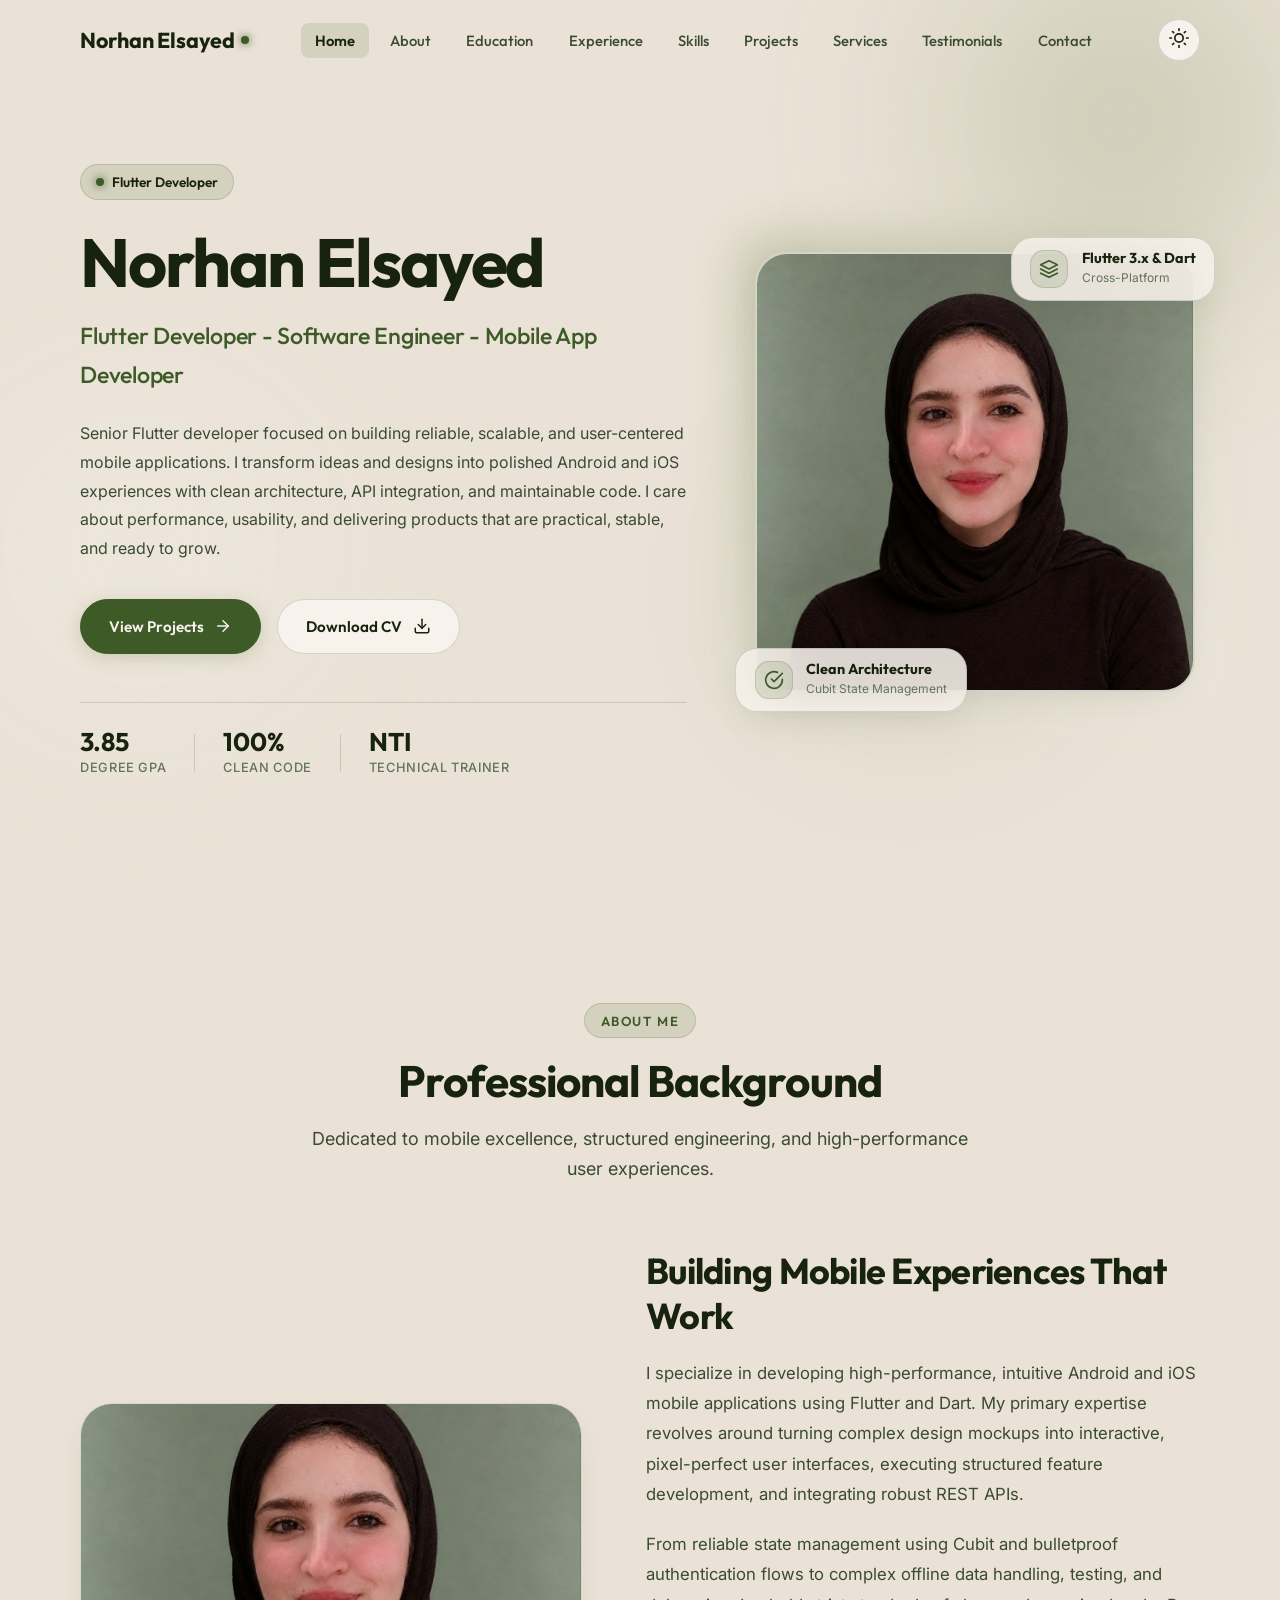
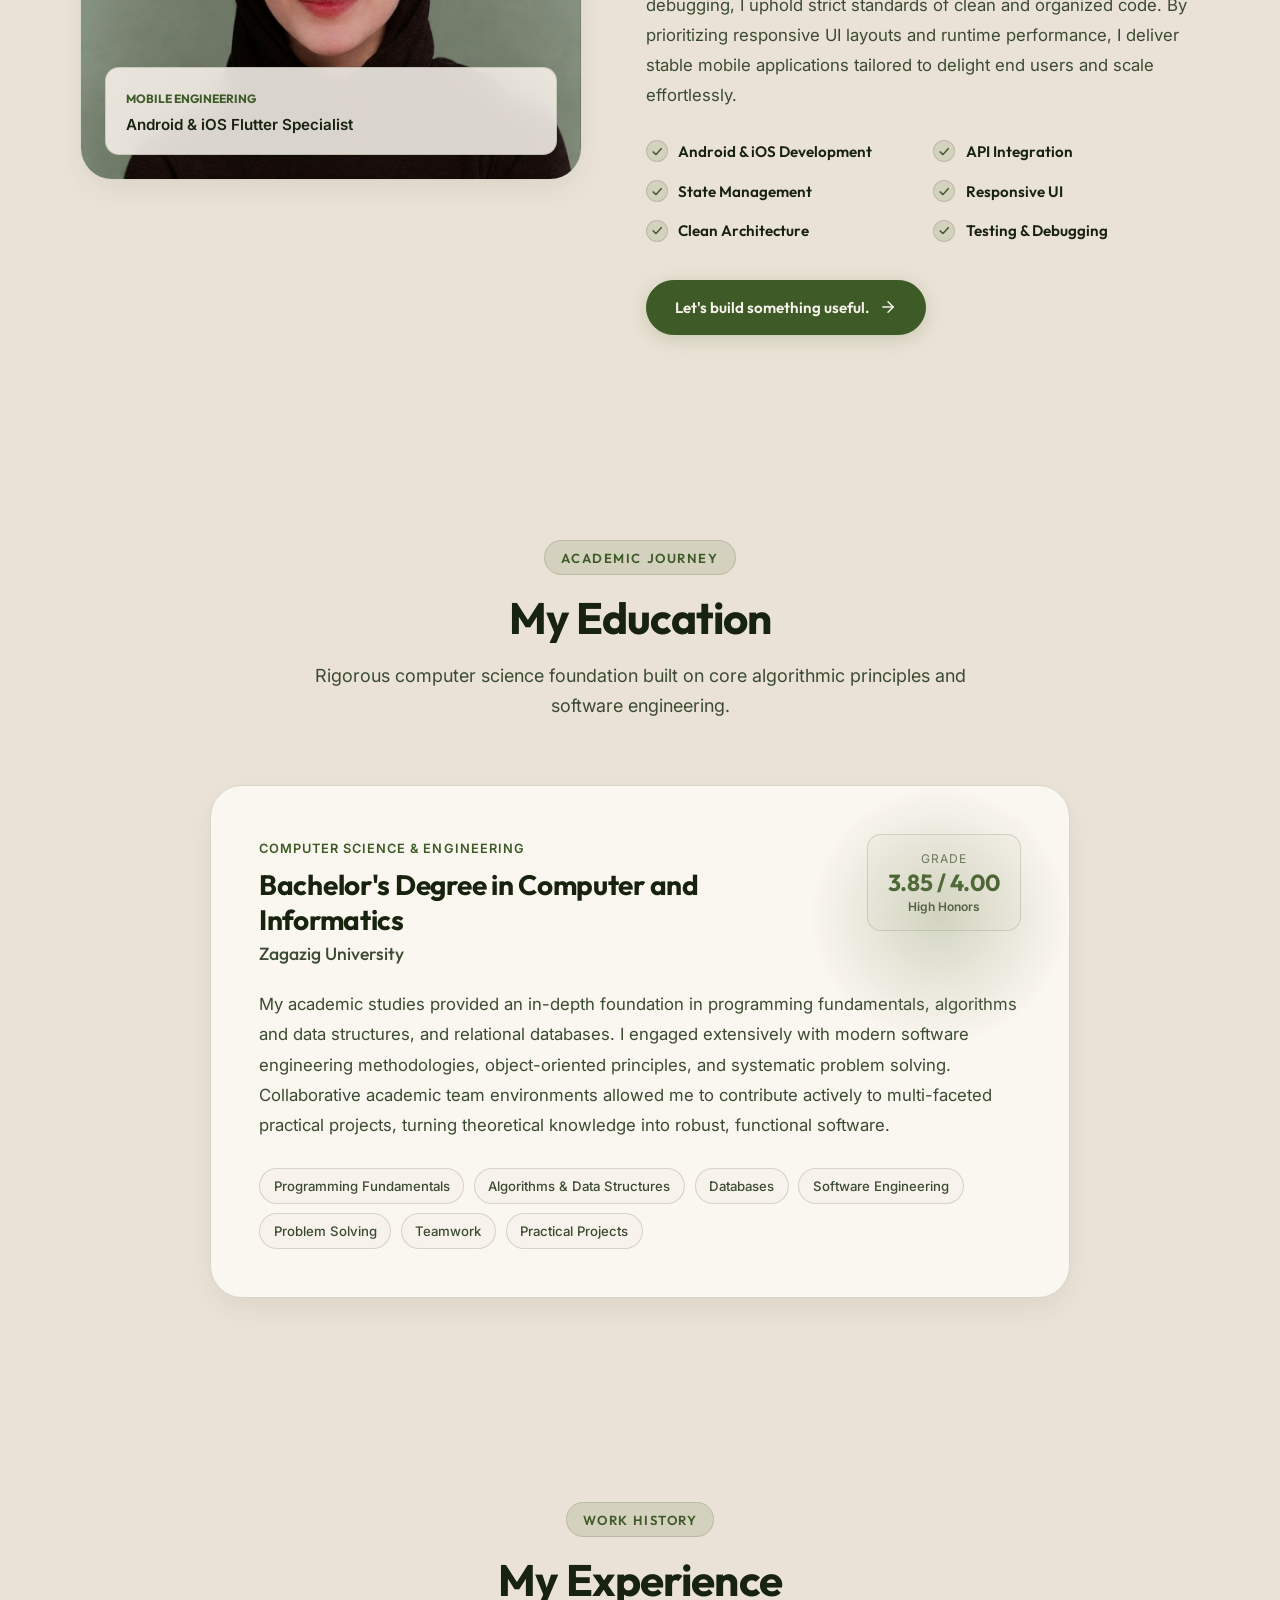
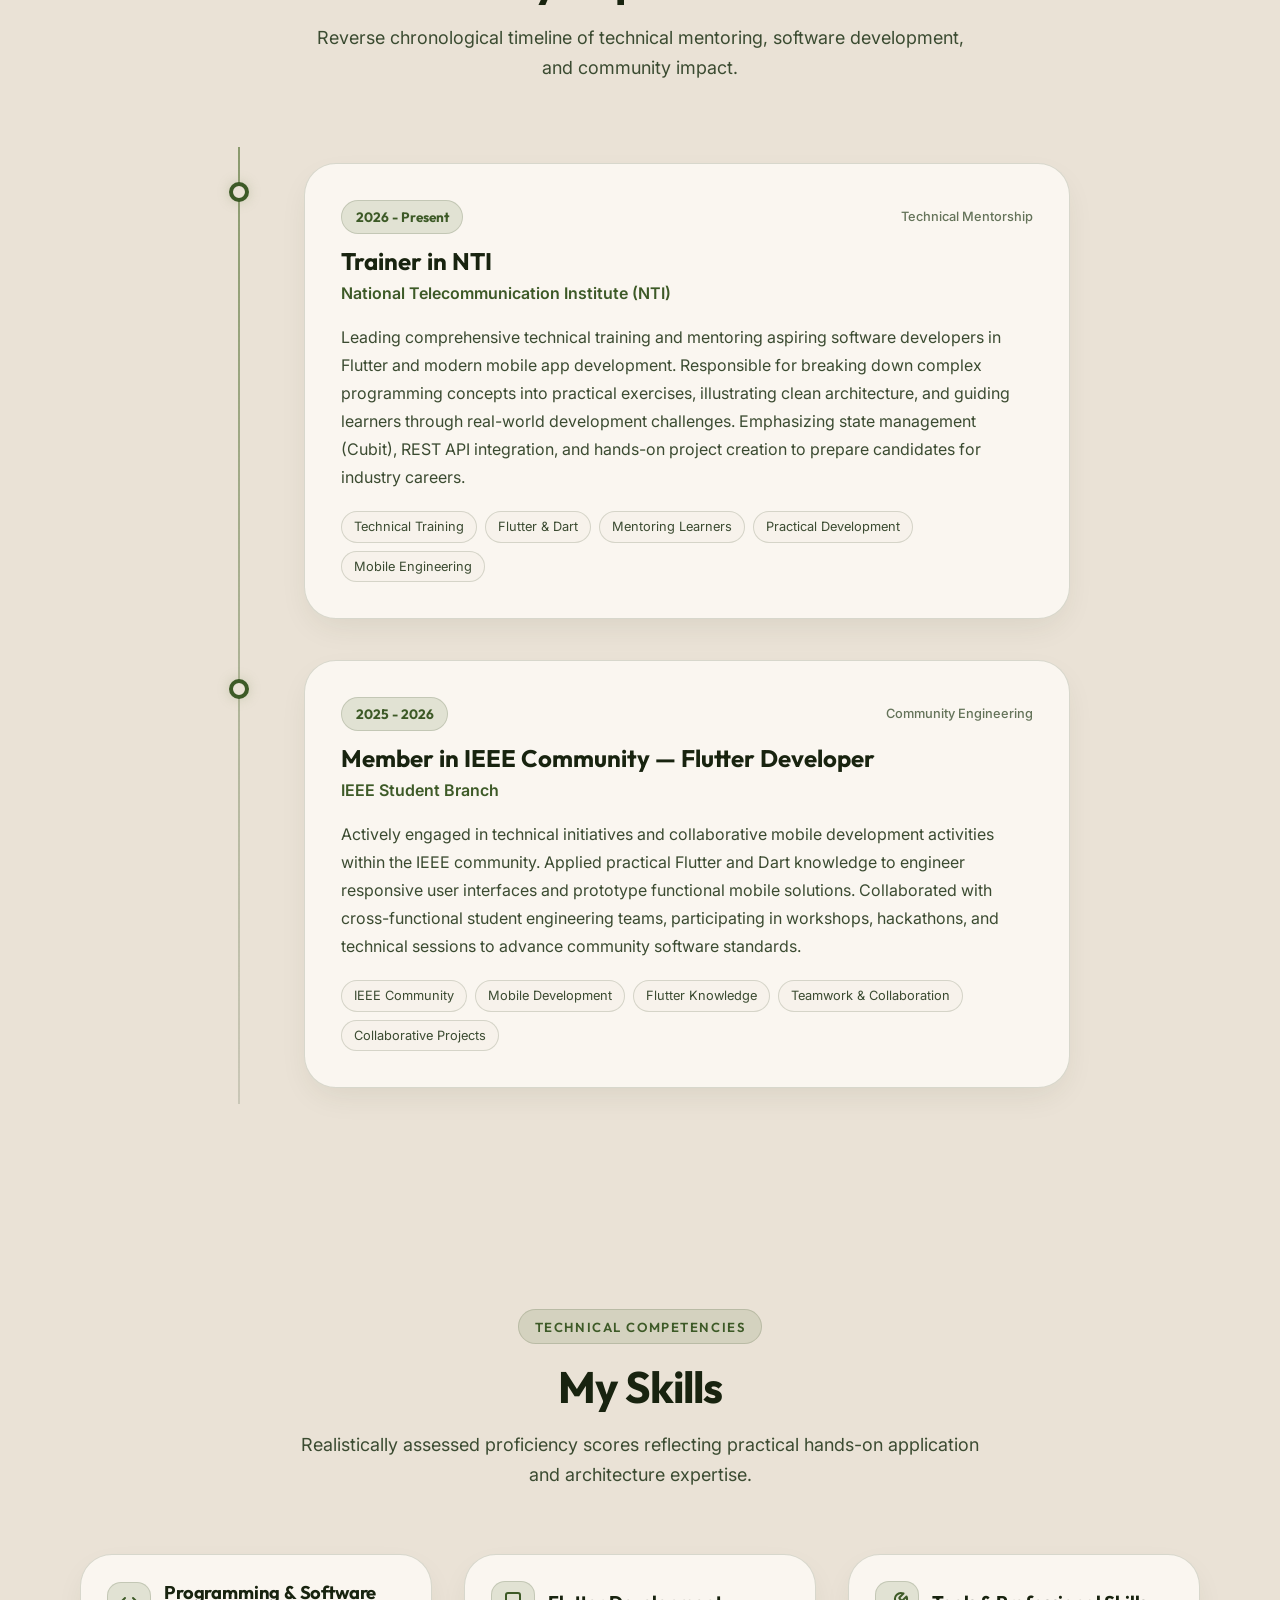
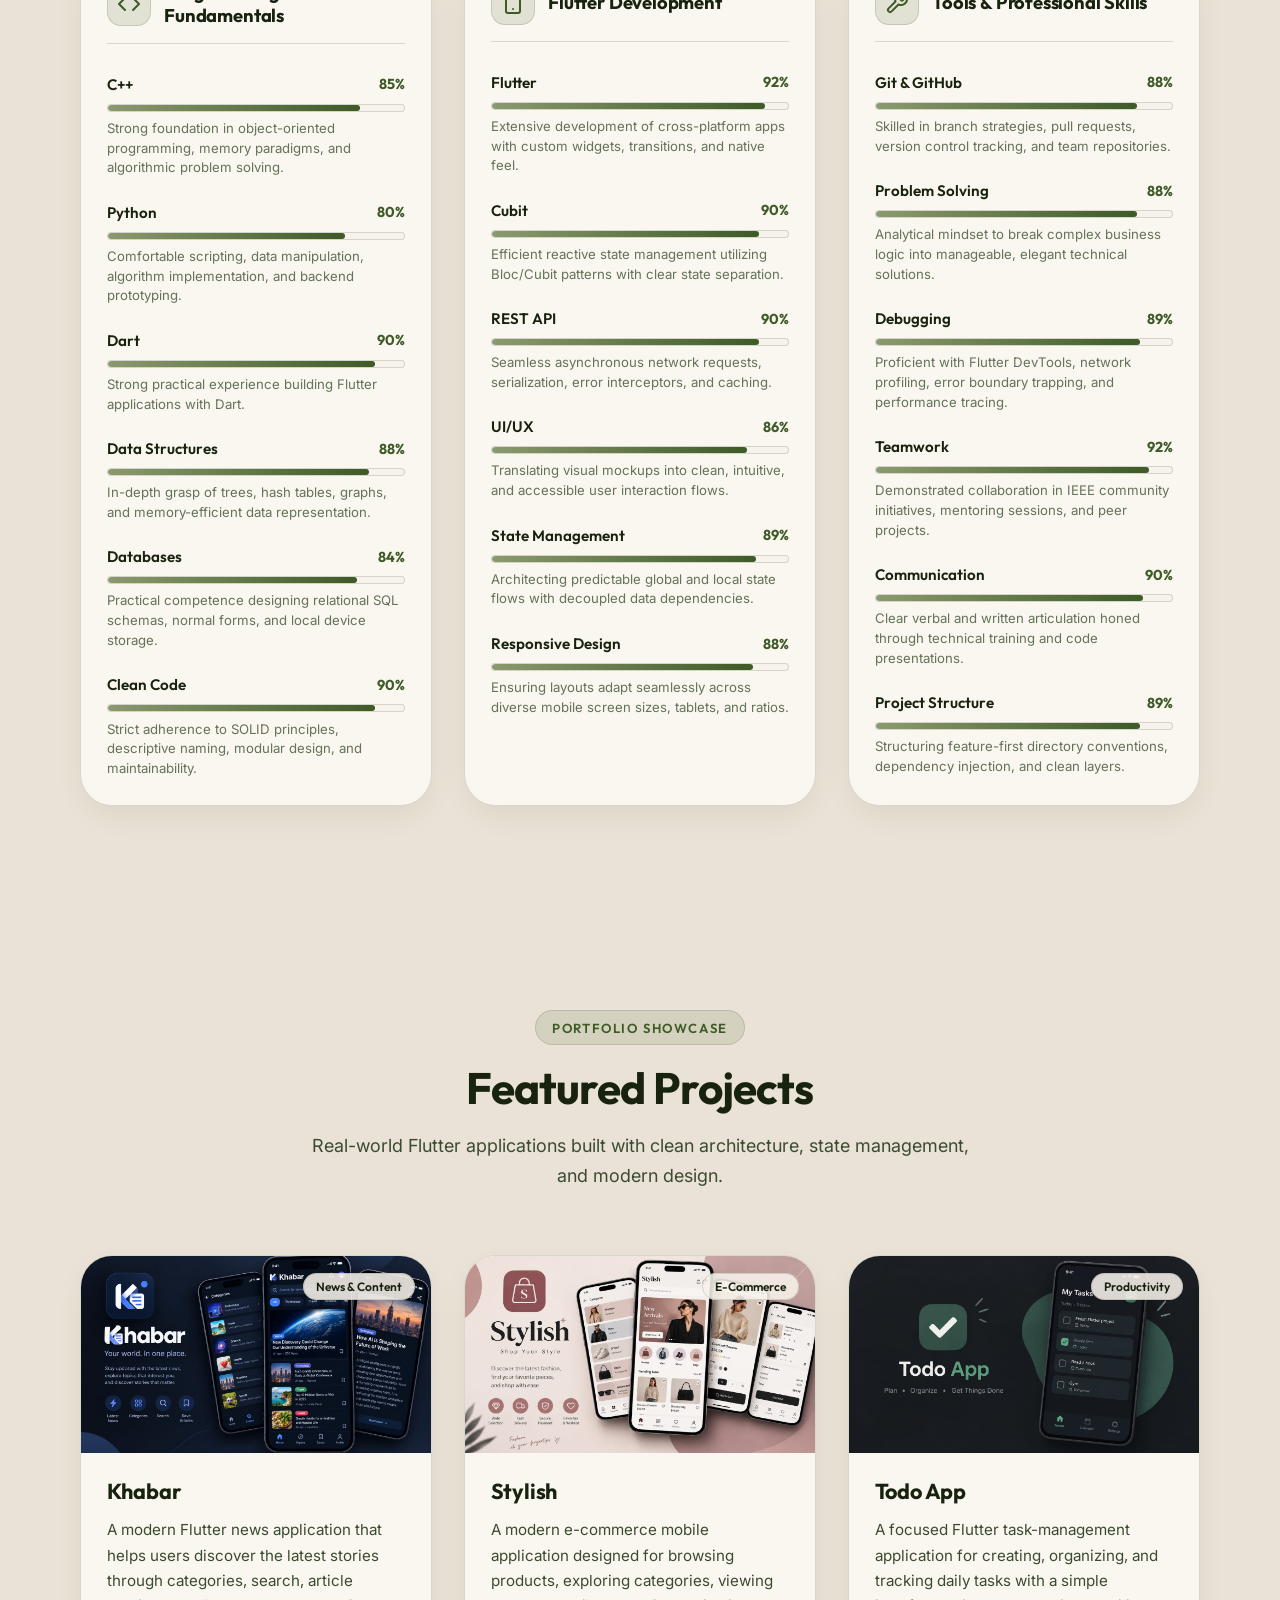
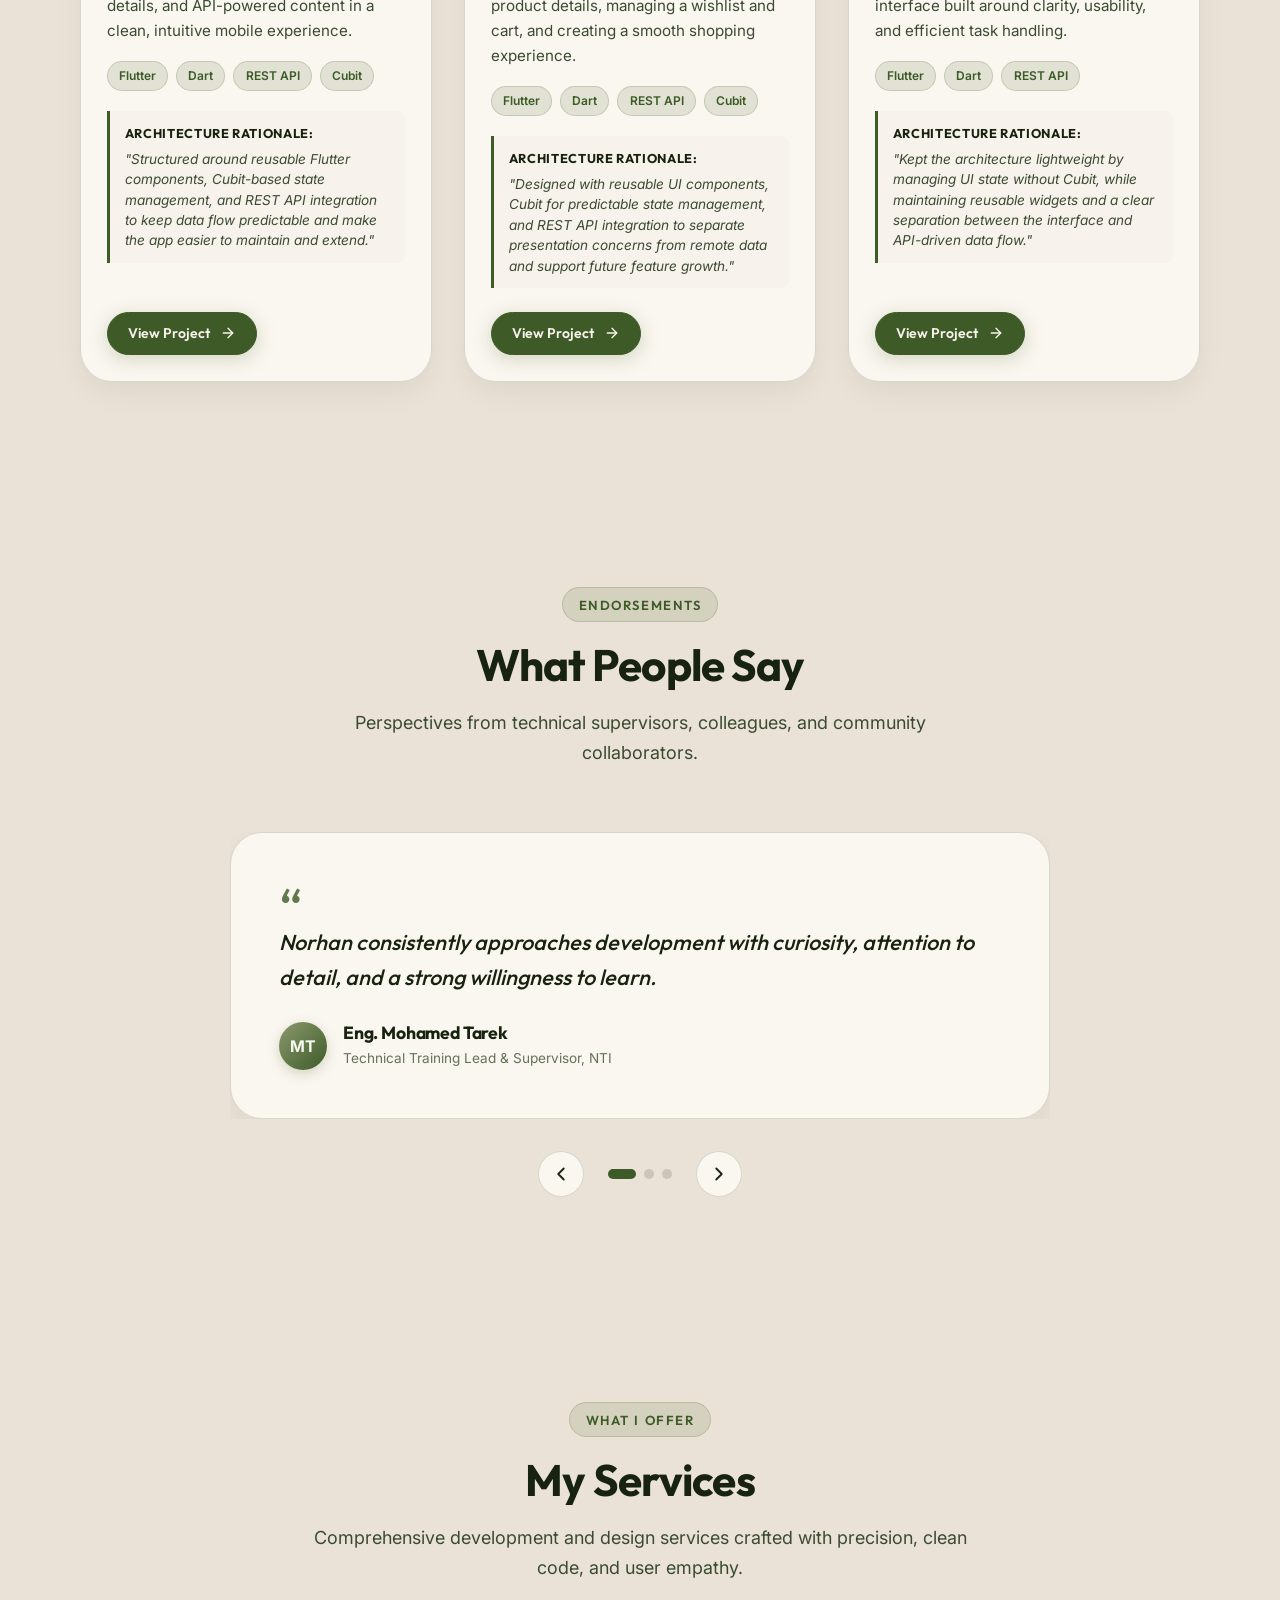
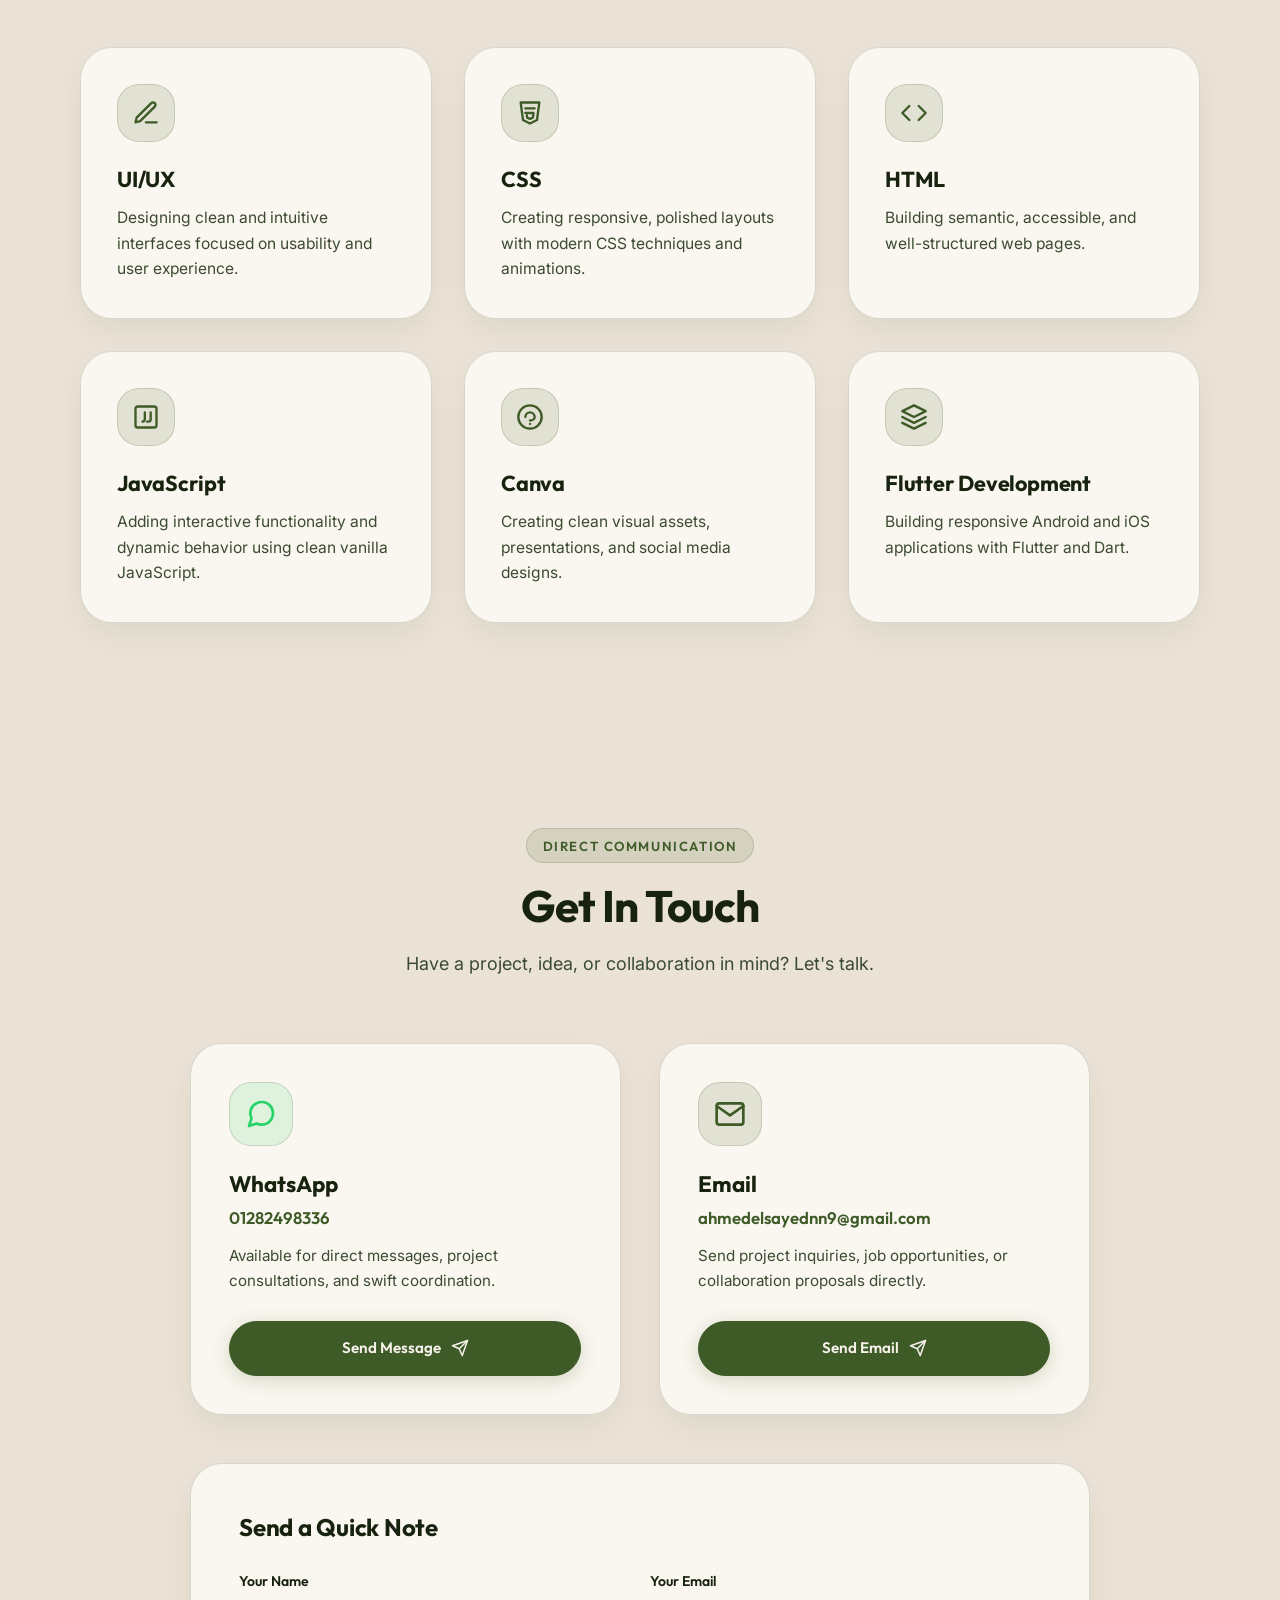
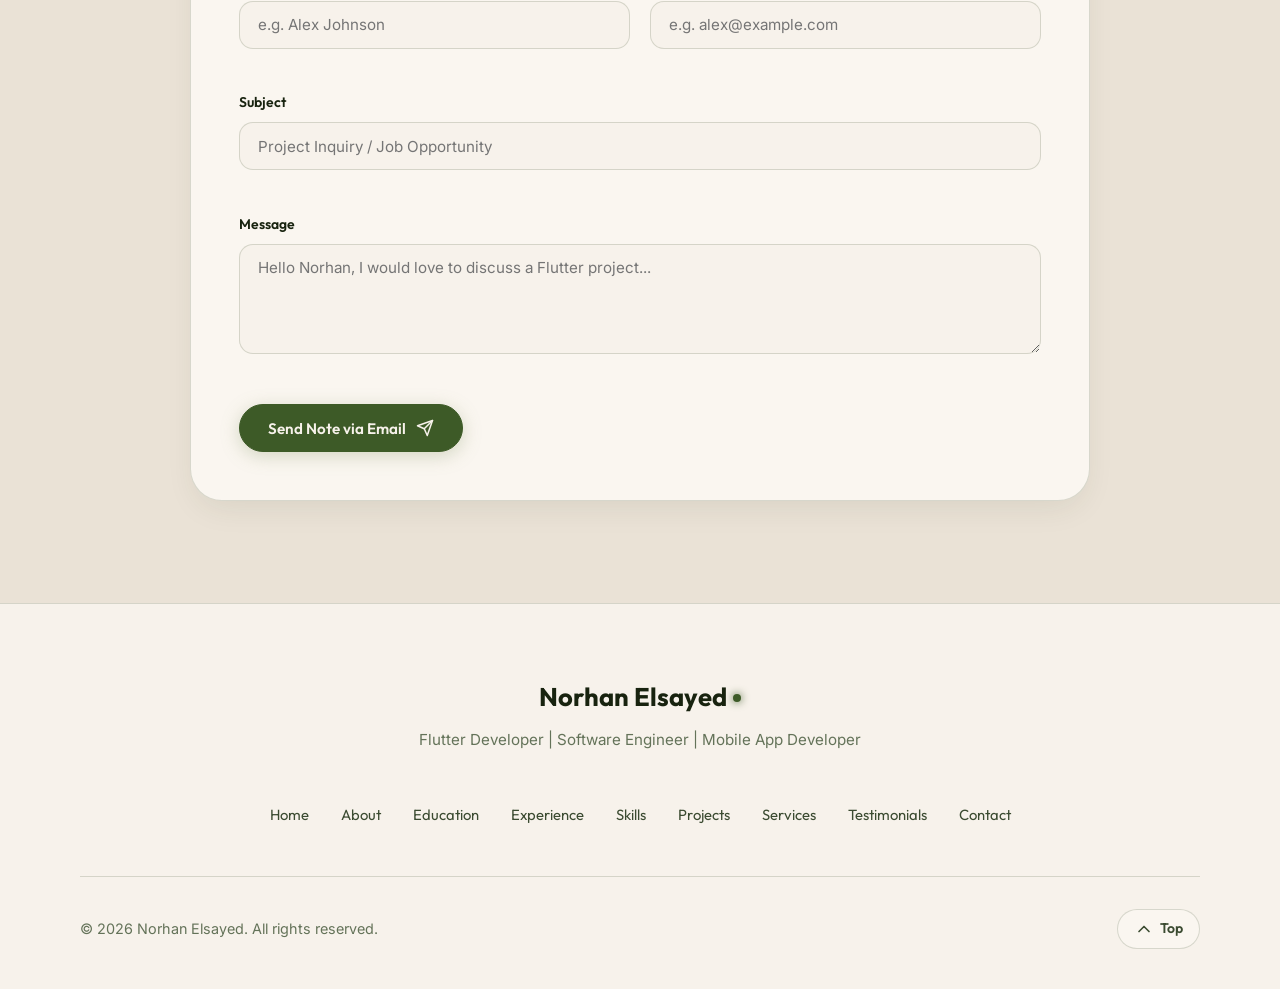
==== commit 19f46bf5: "updated portfolio projects" ====
--- a/index.html
+++ b/index.html
@@ -656,20 +656,20 @@
         </div>
 
         <div class="projects-grid">
-          <!-- Project 1 -->
+          <!-- Project 1: Khabar -->
           <article class="project-card reveal">
             <div class="project-image-container">
-              <img src="assets/images/project-1.jpg" alt="Preview screenshot of Flutter E-Commerce App" class="project-image" width="600" height="340" loading="lazy">
+              <img src="assets/images/project-1.jpg" alt="Khabar news app mobile interface preview" class="project-image" width="600" height="400" loading="lazy">
               <div class="project-overlay">
-                <span class="overlay-badge">Mobile Commerce</span>
+                <span class="overlay-badge">News & Content</span>
               </div>
             </div>
 
             <div class="project-body">
-              <h3 class="project-title">Flutter E-Commerce App</h3>
-              
+              <h3 class="project-title">Khabar</h3>
+
               <p class="project-description">
-                A responsive mobile shopping experience with product browsing, product details, authentication, API integration, and structured application architecture.
+                A modern Flutter news application that helps users discover the latest stories through categories, search, article details, and API-powered content in a clean, intuitive mobile experience.
               </p>
 
               <div class="tech-stack-badges" aria-label="Technologies used">
@@ -681,11 +681,11 @@
 
               <div class="project-justification">
                 <strong>Architecture Rationale:</strong>
-                <p>"Built to demonstrate reusable UI components, state management, API integration, and clean project organization."</p>
+                <p>"Structured around reusable Flutter components, Cubit-based state management, and REST API integration to keep data flow predictable and make the app easier to maintain and extend."</p>
               </div>
 
               <div class="project-footer">
-                <a href="#projects" class="btn btn-primary btn-sm" aria-label="View Flutter E-Commerce App details">
+                <a href="https://github.com/jaz006/news_app" class="btn btn-primary btn-sm" target="_blank" rel="noopener noreferrer" aria-label="View Khabar project on GitHub">
                   <span>View Project</span>
                   <svg width="16" height="16" viewBox="0 0 24 24" fill="none" stroke="currentColor" stroke-width="2" stroke-linecap="round" stroke-linejoin="round" aria-hidden="true">
                     <line x1="5" y1="12" x2="19" y2="12"></line>
@@ -696,36 +696,36 @@
             </div>
           </article>
 
-          <!-- Project 2 -->
+          <!-- Project 2: Stylish -->
           <article class="project-card reveal">
             <div class="project-image-container">
-              <img src="assets/images/project-2.jpg" alt="Preview screenshot of News and Explore App" class="project-image" width="600" height="340" loading="lazy">
+              <img src="assets/images/project-2.jpg" alt="Stylish e-commerce app mobile interface preview" class="project-image" width="600" height="400" loading="lazy">
               <div class="project-overlay">
-                <span class="overlay-badge">Content & News</span>
+                <span class="overlay-badge">E-Commerce</span>
               </div>
             </div>
 
             <div class="project-body">
-              <h3 class="project-title">News & Explore App</h3>
-              
+              <h3 class="project-title">Stylish</h3>
+
               <p class="project-description">
-                A mobile news application featuring categories, search, article details, bookmarking, and API-powered content.
+                A modern e-commerce mobile application designed for browsing products, exploring categories, viewing product details, managing a wishlist and cart, and creating a smooth shopping experience.
               </p>
 
               <div class="tech-stack-badges" aria-label="Technologies used">
                 <span class="tech-badge">Flutter</span>
                 <span class="tech-badge">Dart</span>
-                <span class="tech-badge">News API</span>
+                <span class="tech-badge">REST API</span>
                 <span class="tech-badge">Cubit</span>
               </div>
 
               <div class="project-justification">
                 <strong>Architecture Rationale:</strong>
-                <p>"Focused on API-driven screens, responsive layouts, navigation, reusable components, and state management."</p>
+                <p>"Designed with reusable UI components, Cubit for predictable state management, and REST API integration to separate presentation concerns from remote data and support future feature growth."</p>
               </div>
 
               <div class="project-footer">
-                <a href="#projects" class="btn btn-primary btn-sm" aria-label="View News & Explore App details">
+                <a href="#projects" class="btn btn-primary btn-sm" aria-label="View Stylish project details">
                   <span>View Project</span>
                   <svg width="16" height="16" viewBox="0 0 24 24" fill="none" stroke="currentColor" stroke-width="2" stroke-linecap="round" stroke-linejoin="round" aria-hidden="true">
                     <line x1="5" y1="12" x2="19" y2="12"></line>
@@ -736,35 +736,35 @@
             </div>
           </article>
 
-          <!-- Project 3 -->
+          <!-- Project 3: Todo App -->
           <article class="project-card reveal">
             <div class="project-image-container">
-              <img src="assets/images/project-3.jpg" alt="Preview screenshot of Mobile UI Concept" class="project-image" width="600" height="340" loading="lazy">
+              <img src="assets/images/project-3.jpg" alt="Todo app mobile interface preview" class="project-image" width="600" height="400" loading="lazy">
               <div class="project-overlay">
-                <span class="overlay-badge">UI/UX Concept</span>
+                <span class="overlay-badge">Productivity</span>
               </div>
             </div>
 
             <div class="project-body">
-              <h3 class="project-title">Mobile UI Concept</h3>
-              
+              <h3 class="project-title">Todo App</h3>
+
               <p class="project-description">
-                A modern mobile interface concept demonstrating responsive layouts, reusable components, and user-focused interaction.
+                A focused Flutter task-management application for creating, organizing, and tracking daily tasks with a simple interface built around clarity, usability, and efficient task handling.
               </p>
 
               <div class="tech-stack-badges" aria-label="Technologies used">
                 <span class="tech-badge">Flutter</span>
                 <span class="tech-badge">Dart</span>
-                <span class="tech-badge">UI/UX</span>
+                <span class="tech-badge">REST API</span>
               </div>
 
               <div class="project-justification">
                 <strong>Architecture Rationale:</strong>
-                <p>"Designed to demonstrate the ability to transform visual designs into polished and interactive Flutter interfaces."</p>
+                <p>"Kept the architecture lightweight by managing UI state without Cubit, while maintaining reusable widgets and a clear separation between the interface and API-driven data flow."</p>
               </div>
 
               <div class="project-footer">
-                <a href="#projects" class="btn btn-primary btn-sm" aria-label="View Mobile UI Concept details">
+                <a href="#projects" class="btn btn-primary btn-sm" aria-label="View Todo App project details">
                   <span>View Project</span>
                   <svg width="16" height="16" viewBox="0 0 24 24" fill="none" stroke="currentColor" stroke-width="2" stroke-linecap="round" stroke-linejoin="round" aria-hidden="true">
                     <line x1="5" y1="12" x2="19" y2="12"></line>
